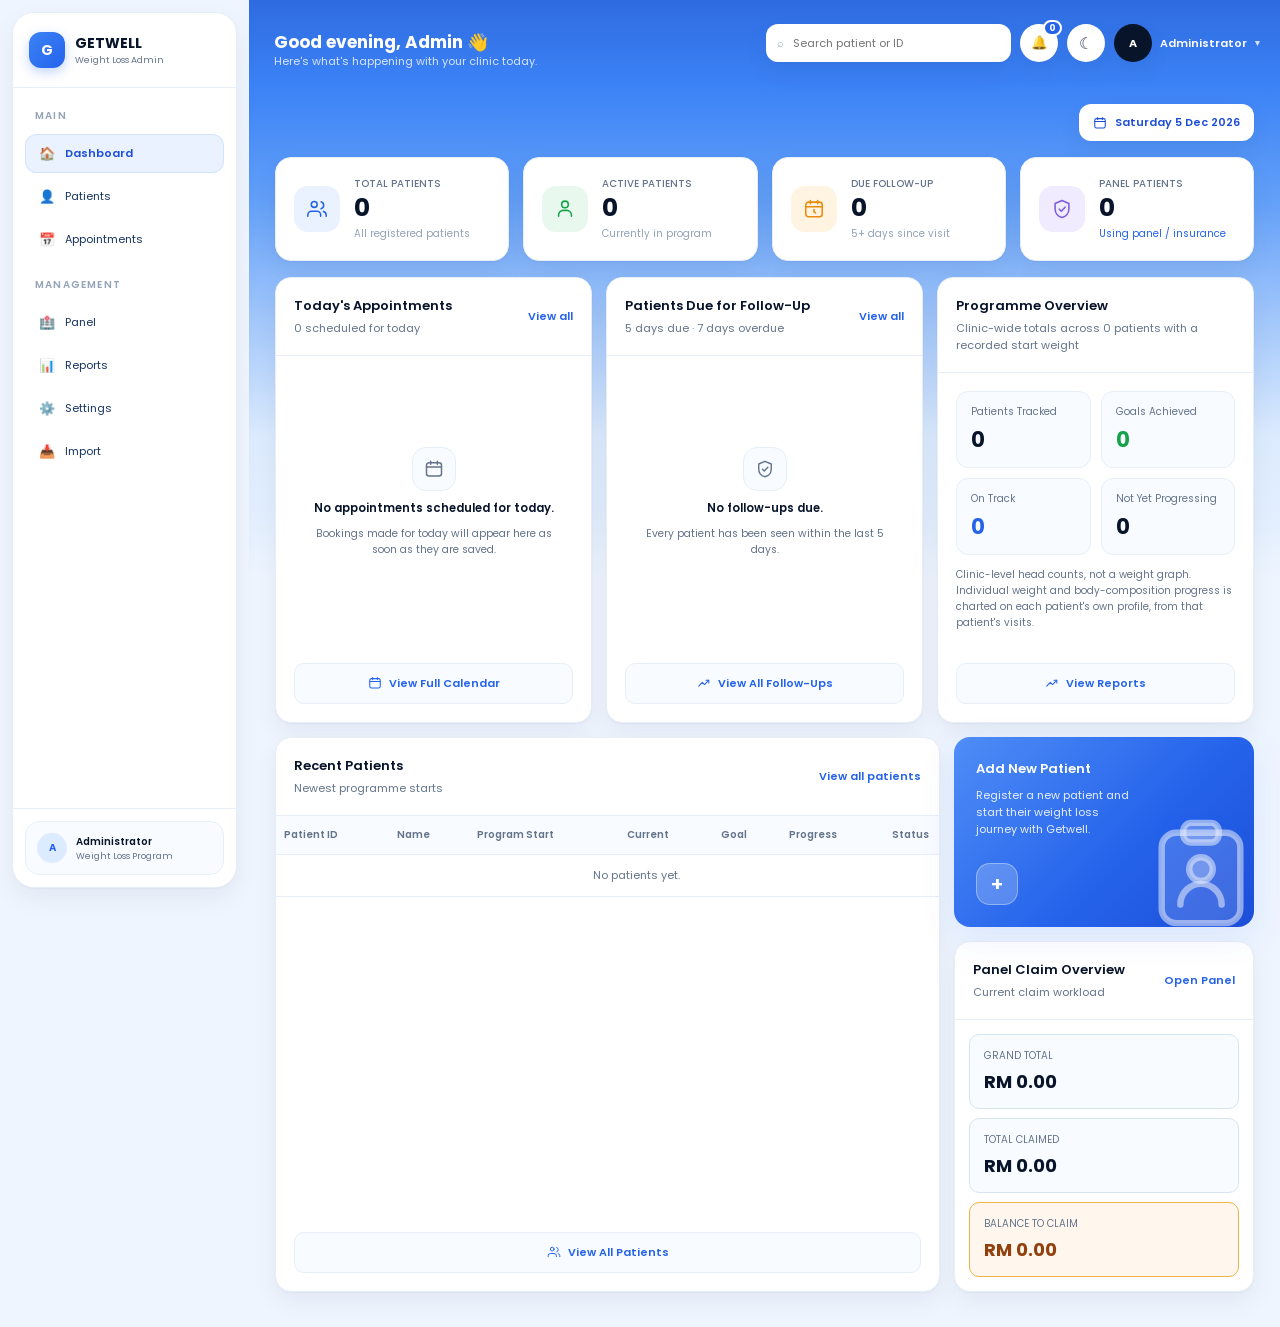
==== index.html @ c2ed960a "Add files via upload" ====
<!doctype html><html lang="en"><head><meta charset="utf-8"><meta name="viewport" content="width=device-width, initial-scale=1, viewport-fit=cover"><title>Dashboard | Getwell</title><link rel="stylesheet" href="styles.css?v=20260906-arboleaf-pdf-1"><script src="app.js?v=20260906-arboleaf-pdf-1"></script></head><body><div id="root"></div><script>

/* =========================================================
   GETWELL DASHBOARD

   Layout follows the approved design. Every number on this
   page is read from the existing store — patients, visits,
   appointments and claims — and every Settings toggle that
   controlled this page before still controls it now.
========================================================= */

/*
  DASHBOARD STATE

  These used to be top-level `const`s computed once while the
  page parsed, which meant the only way to show fresher numbers
  was to reload the whole document -- and a reload is exactly
  what was closing modals mid-edit. They are re-computed by
  loadDashboardData() instead, so a background sync can refresh
  the dashboard in place.
*/
let ds, ps, al, followUpConfig, panelPatients, panelGrand, panelClaimed, todayKey;

function loadDashboardData(){
  ds = getwellDashboardSettings();
  ps = store().patients || [];
  al = alerts();
  followUpConfig = getwellFollowUpSettings();

  panelPatients = ps.filter(patientUsesPanel);
  panelGrand = 0;
  panelClaimed = 0;
  panelPatients.forEach(patient => {
    const f = finance(patient);
    panelGrand += f.grand;
    panelClaimed += f.claimed;
  });

  /* Local calendar day; toISOString() reported yesterday before 8am in GMT+8. */
  todayKey = getwellTodayKey();
}

loadDashboardData();


/* ---------------------------------------------------------
   ICONS
--------------------------------------------------------- */

const ICONS = {
  people:`<svg viewBox="0 0 24 24" fill="none" stroke="currentColor" stroke-width="1.7" stroke-linecap="round" stroke-linejoin="round"><path d="M16 20v-1.5a4 4 0 0 0-4-4H6a4 4 0 0 0-4 4V20"/><circle cx="9" cy="7" r="3.2"/><path d="M22 20v-1.5a4 4 0 0 0-3-3.87"/><path d="M16.5 4.2a4 4 0 0 1 0 7.6"/></svg>`,
  person:`<svg viewBox="0 0 24 24" fill="none" stroke="currentColor" stroke-width="1.7" stroke-linecap="round" stroke-linejoin="round"><path d="M19 20v-1.5a5 5 0 0 0-5-5h-4a5 5 0 0 0-5 5V20"/><circle cx="12" cy="7" r="3.6"/></svg>`,
  clock:`<svg viewBox="0 0 24 24" fill="none" stroke="currentColor" stroke-width="1.7" stroke-linecap="round" stroke-linejoin="round"><rect x="3" y="4.5" width="18" height="16" rx="3"/><path d="M3 9.5h18M8 2.8v3.4M16 2.8v3.4"/><path d="M12 12.6v2.6l1.8 1.1"/></svg>`,
  shield:`<svg viewBox="0 0 24 24" fill="none" stroke="currentColor" stroke-width="1.7" stroke-linecap="round" stroke-linejoin="round"><path d="M12 2.8 4.5 6v6c0 4.4 3.1 8.2 7.5 9.3 4.4-1.1 7.5-4.9 7.5-9.3V6Z"/><path d="m9 12.2 2.2 2.2L15.4 10"/></svg>`,
  calendar:`<svg viewBox="0 0 24 24" fill="none" stroke="currentColor" stroke-width="1.8" stroke-linecap="round" stroke-linejoin="round"><rect x="3" y="4.5" width="18" height="16" rx="3"/><path d="M3 9.5h18M8 2.8v3.4M16 2.8v3.4"/></svg>`,
  chart:`<svg viewBox="0 0 24 24" fill="none" stroke="currentColor" stroke-width="1.8" stroke-linecap="round" stroke-linejoin="round"><path d="M3 17.5 9 11l4 3.6 7.2-7.4"/><path d="M15.4 7.2h4.8V12"/></svg>`,
  clipboard:`<svg viewBox="0 0 24 24" fill="none" stroke="rgba(255,255,255,.55)" stroke-width="1.3" stroke-linecap="round" stroke-linejoin="round"><rect x="4" y="3.6" width="16" height="18.4" rx="3" fill="rgba(255,255,255,.16)"/><rect x="8.4" y="1.6" width="7.2" height="4" rx="1.6" fill="rgba(255,255,255,.30)"/><circle cx="12" cy="11" r="2.4" fill="rgba(255,255,255,.30)"/><path d="M7.8 18.2a4.2 4.2 0 0 1 8.4 0"/></svg>`
};

const kpiIcon = (name, tone) =>
  `<div class="kpi-icon ${tone}">${ICONS[name]}</div>`;


/*
  EMPTY STATES

  A card whose list is empty used to render a single line of
  grey text, which left the rest of a stretched card looking
  broken. This fills the card's content area with a centred
  icon, a heading and one line of context, so "nothing to do
  today" reads as a deliberate state rather than a failure to
  load.
*/
const dashEmpty = (icon, title, note) => `
  <div class="dash-empty">
    <div class="dash-empty-icon">${ICONS[icon]}</div>
    <div class="dash-empty-title">${title}</div>
    <div class="dash-empty-note">${note}</div>
  </div>`;


/* ---------------------------------------------------------
   KPI CARDS
   All four sit in one grid track each, so they are exactly
   the same width and stretch to the same height.
--------------------------------------------------------- */

function buildKpiCards(){
const newThisMonth = ps.filter(p => String(p.startDate || "").slice(0,7) === todayKey.slice(0,7)).length;
const activeCount = ps.filter(p => p.status === "Active").length;
const overdueCount = al.filter(a => a.level === "overdue").length;

return [
  ds.showTotalPatients !== false ? `
    <div class="kpi">
      ${kpiIcon("people","")}
      <div class="kpi-main">
        <div class="kpi-label">TOTAL PATIENTS</div>
        <div class="kpi-value">${ps.length}</div>
        <div class="kpi-sub${newThisMonth ? " up" : ""}">${newThisMonth ? "↑ " + newThisMonth + " new this month" : "All registered patients"}</div>
      </div>
    </div>` : "",

  ds.showActivePatients !== false ? `
    <div class="kpi">
      ${kpiIcon("person","green")}
      <div class="kpi-main">
        <div class="kpi-label">ACTIVE PATIENTS</div>
        <div class="kpi-value">${activeCount}</div>
        <div class="kpi-sub">Currently in program</div>
      </div>
    </div>` : "",

  ds.showDueFollowUp !== false ? `
    <div class="kpi">
      ${kpiIcon("clock","amber")}
      <div class="kpi-main">
        <div class="kpi-label">DUE FOLLOW-UP</div>
        <div class="kpi-value">${al.length}</div>
        <div class="kpi-sub${overdueCount ? " warn" : ""}">${overdueCount ? "● Requires attention" : followUpConfig.dueAfterDays + "+ days since visit"}</div>
      </div>
    </div>` : "",

  ds.showPanelPatients !== false ? `
    <div class="kpi">
      ${kpiIcon("shield","violet")}
      <div class="kpi-main">
        <div class="kpi-label">PANEL PATIENTS</div>
        <div class="kpi-value">${panelPatients.length}</div>
        <div class="kpi-sub link">Using panel / insurance</div>
      </div>
    </div>` : ""
].join("");
}


/* ---------------------------------------------------------
   TODAY'S APPOINTMENTS
--------------------------------------------------------- */

function todaysAppointments(){
  const rows = [];

  ps.forEach(patient => {
    (patient.appointments || []).forEach(appointment => {
      if(!appointment || appointment.date !== todayKey) return;
      rows.push({
        time: appointment.time || "",
        status: appointment.status || "Upcoming",
        type: appointment.type || "Appointment",
        patient
      });
    });
  });

  return rows.sort((a,b) => (a.time || "99:99").localeCompare(b.time || "99:99"));
}

function formatTime(value){
  const match = String(value || "").match(/^(\d{1,2}):(\d{2})/);
  if(!match) return "—";

  let hour = Number(match[1]);
  const suffix = hour >= 12 ? "PM" : "AM";
  hour = hour % 12 || 12;

  return `${String(hour).padStart(2,"0")}:${match[2]} ${suffix}`;
}

function buildAppointmentsCard(){
const appointmentsToday = todaysAppointments();

return getwellFeatureEnabled("appointments") ? `
  <div class="card dash-card">
    <div class="card-head">
      <div><h2>Today's Appointments</h2><p>${appointmentsToday.length} scheduled for today</p></div>
      <a class="card-link" href="appointments.html">View all</a>
    </div>

    <div class="dash-card-body">
      ${appointmentsToday.slice(0,6).map(row => `
        <div class="row" role="button" tabindex="0"
             onclick="location.href='patient-profile.html?patient=${encodeURIComponent(row.patient.id)}'"
             onkeydown="if(event.key==='Enter'){location.href='patient-profile.html?patient=${encodeURIComponent(row.patient.id)}'}">
          <span class="slot-time">${formatTime(row.time)}</span>
          <div class="row-main">
            <div class="row-title">${escapeHtml(row.patient.name || row.patient.id)}</div>
            <div class="row-sub">${escapeHtml(row.patient.id)} · ${escapeHtml(row.type)}</div>
          </div>
          <span class="badge ${row.status === "Completed" ? "green" : row.status === "No Show" ? "red" : row.status === "Cancelled" ? "gray" : "blue"}">${escapeHtml(row.status)}</span>
        </div>
      `).join("") || dashEmpty(
        "calendar",
        "No appointments scheduled for today.",
        "Bookings made for today will appear here as soon as they are saved."
      )}
    </div>

    <a class="card-foot-link" href="appointments.html">${ICONS.calendar} View Full Calendar</a>
  </div>
` : "";
}


/* ---------------------------------------------------------
   PATIENTS DUE FOR FOLLOW-UP
   Uses the existing alerts() calculation unchanged.
--------------------------------------------------------- */

function overdueLabel(alert){
  const over = alert.days - followUpConfig.dueAfterDays;
  if(over <= 0) return "Due today";
  return over + (over === 1 ? " day overdue" : " days overdue");
}

function buildFollowUpCard(){
return ds.showAttention !== false ? `
  <div class="card dash-card">
    <div class="card-head">
      <div><h2>Patients Due for Follow-Up</h2><p>${al.length ? al.length + " due · " : ""}${followUpConfig.dueAfterDays} days due · ${followUpConfig.overdueAfterDays} days overdue</p></div>
      <a class="card-link" href="patients.html">View all</a>
    </div>

    <div class="dash-card-body">
      ${al.slice(0,6).map(alert => {
        const patient = getPatient(alert.id) || {id:alert.id, name:alert.name};
        return `
        <div class="row" role="button" tabindex="0"
             onclick="location.href='patient-profile.html?patient=${encodeURIComponent(alert.id)}'"
             onkeydown="if(event.key==='Enter'){location.href='patient-profile.html?patient=${encodeURIComponent(alert.id)}'}">
          <span class="avatar-small">${getwellPatientAvatar(patient)}</span>
          <div class="row-main">
            <div class="row-title">${escapeHtml(alert.name || alert.id)}</div>
            <div class="row-sub">${escapeHtml(alert.id)} · Last visit: ${alert.days} days ago</div>
          </div>
          <span class="follow-flag ${alert.level}">${escapeHtml(overdueLabel(alert))}</span>
        </div>`;
      }).join("") || dashEmpty(
        "shield",
        "No follow-ups due.",
        `Every patient has been seen within the last ${followUpConfig.dueAfterDays} days.`
      )}
    </div>

    <a class="card-foot-link" href="patients.html">${ICONS.chart} View All Follow-Ups</a>
  </div>
` : "";
}


/* ---------------------------------------------------------
   PROGRAMME OVERVIEW  (clinic-level counts only)

   The weight-change chart that used to live here has been
   removed on purpose. It averaged the weight change of every
   patient in the clinic into a single line, which looks like
   one patient's weight journey but is not one.

   The real progress chart now lives where it belongs: on the
   patient's own profile, built only from that patient's own
   visits (patient-profile.html -> "Weight Progress").

   What is left here is a plain head count. Every number below
   counts patients, never kilograms, so it cannot be misread
   as somebody's weight curve.
--------------------------------------------------------- */

function programmeCardHtml(){
  /* getwellProgrammeOverview() is unchanged in app.js; only its
     goal/on-track counts are used now. The averaged series it
     also returns is deliberately not rendered anywhere. */
  const data = getwellProgrammeOverview("all");

  const tracked = data.patients;
  const needsAttention = Math.max(0, tracked - data.goalsAchieved - data.onTrack);

  return `
    <div class="card-head">
      <div>
        <h2>Programme Overview</h2>
        <p>Clinic-wide totals across ${tracked} patient${tracked === 1 ? "" : "s"} with a recorded start weight</p>
      </div>
    </div>

    <div class="card-body">
      <div class="prog-summary-grid">
        <div class="prog-tile">
          <div class="label">Patients Tracked</div>
          <div class="value">${tracked}</div>
        </div>
        <div class="prog-tile">
          <div class="label">Goals Achieved</div>
          <div class="value good">${data.goalsAchieved}</div>
        </div>
        <div class="prog-tile">
          <div class="label">On Track</div>
          <div class="value info">${data.onTrack}</div>
        </div>
        <div class="prog-tile">
          <div class="label">Not Yet Progressing</div>
          <div class="value">${needsAttention}</div>
        </div>
      </div>

      <p class="prog-explainer">
        Clinic-level head counts, not a weight graph. Individual
        weight and body-composition progress is charted on each
        patient's own profile, from that patient's visits.
      </p>
    </div>

    ${getwellFeatureEnabled("reports") ? `<a class="card-foot-link" href="reports.html">${ICONS.chart} View Reports</a>` : ""}
  `;
}

function renderProgramme(){
  const card = document.getElementById("progCard");
  if(card) card.innerHTML = programmeCardHtml();
}


/* ---------------------------------------------------------
   RECENT PATIENTS
--------------------------------------------------------- */

function progressPercent(patient){
  const start = Number(patient.startingWeight) || 0;
  const goal = Number(patient.goalWeight) || 0;
  const current = Number(patient.currentWeight) || start;

  if(!start || !goal || start <= goal) return null;

  const percent = ((start - current) / (start - goal)) * 100;
  return Math.max(0, Math.min(100, Math.round(percent)));
}

function buildRecentCard(){
/* Seven rather than six: the bottom row now stretches to the
   height of the CTA + Panel column beside it, and one more row
   of real patients is a better use of that space than another
   centimetre of white. */
const recentPatients = ps.slice().sort((a,b) =>
  String(b.startDate || "").localeCompare(String(a.startDate || ""))
).slice(0,7);

return getwellFeatureEnabled("patients") ? `
  <div class="card dash-card">
    <div class="card-head">
      <div><h2>Recent Patients</h2><p>Newest programme starts</p></div>
      <a class="card-link" href="patients.html">View all patients</a>
    </div>

    <div class="table-wrap">
      <table class="table compact">
        <thead>
          <tr>
            <th>Patient ID</th><th>Name</th><th>Program Start</th>
            <th>Current</th><th>Goal</th><th>Progress</th><th>Status</th><th></th>
          </tr>
        </thead>
        <tbody>
          ${recentPatients.map(patient => {
            const percent = progressPercent(patient);
            return `
            <tr>
              <td>${escapeHtml(patient.id || "")}</td>
              <td>
                <div class="cell-patient">
                  <span class="avatar-small">${getwellPatientAvatar(patient)}</span>
                  <span class="cell-patient-text"><strong>${escapeHtml(patient.name || "")}</strong></span>
                </div>
              </td>
              <td>${escapeHtml(patient.startDate || "—")}</td>
              <td>${escapeHtml(String(patient.currentWeight || "—"))} kg</td>
              <td>${escapeHtml(String(patient.goalWeight || "—"))} kg</td>
              <td>
                ${percent === null ? "—" : `
                  <div class="progress-cell">
                    <span class="progress-track"><span class="progress-fill" style="width:${percent}%"></span></span>
                    <span class="progress-value">${percent}%</span>
                  </div>`}
              </td>
              <td><span class="badge ${patient.status === "Active" ? "green" : "gray"}">${escapeHtml(patient.status || "")}</span></td>
              <td><a class="secondary" style="padding:7px 9px" href="patient-profile.html?patient=${encodeURIComponent(patient.id || "")}">Open →</a></td>
            </tr>`;
          }).join("") || `<tr><td colspan="8" class="notif-empty">No patients yet.</td></tr>`}
        </tbody>
      </table>
    </div>

    <a class="card-foot-link" href="patients.html">${ICONS.people} View All Patients</a>
  </div>
` : "";
}


/* ---------------------------------------------------------
   ADD NEW PATIENT + PANEL CLAIM OVERVIEW
--------------------------------------------------------- */

function buildCtaCard(){
return getwellFeatureEnabled("patients") ? `
  <a class="cta-card" href="patients.html?add=1">
    <h2>Add New Patient</h2>
    <p>Register a new patient and start their weight loss journey with Getwell.</p>
    <div class="cta-plus" aria-hidden="true">+</div>
    <div class="cta-art" aria-hidden="true">${ICONS.clipboard}</div>
  </a>
` : "";
}

function buildPanelCard(){
return (ds.showPanelClaimOverview !== false && getwellFeatureEnabled("panel")) ? `
  <div class="card">
    <div class="card-head">
      <div><h2>Panel Claim Overview</h2><p>Current claim workload</p></div>
      <a class="card-link" href="panel.html">Open Panel</a>
    </div>
    <div class="card-body">
      <div class="finance-grid finance-stack">
        <div class="finance-card"><div class="label">GRAND TOTAL</div><div class="value">${money(panelGrand)}</div></div>
        <div class="finance-card"><div class="label">TOTAL CLAIMED</div><div class="value">${money(panelClaimed)}</div></div>
        <div class="finance-card balance"><div class="label">BALANCE TO CLAIM</div><div class="value">${money(Math.max(0, panelGrand - panelClaimed))}</div></div>
      </div>
    </div>
  </div>
` : "";
}


/* ---------------------------------------------------------
   RENDER
--------------------------------------------------------- */

function renderDashboardPage(){
  const dateLabel = new Date().toLocaleDateString("en-GB", {
    weekday:"long", day:"numeric", month:"short", year:"numeric"
  });

  const kpiCards = buildKpiCards();

  document.getElementById("root").innerHTML = shell("Dashboard","dashboard",`

  <div class="date-row">
    <span class="date-pill">${ICONS.calendar}${escapeHtml(dateLabel)}</span>
  </div>

  ${kpiCards ? `<div class="kpi-grid">${kpiCards}</div>` : ""}

  <div class="dash-grid">
    ${buildAppointmentsCard()}
    ${buildFollowUpCard()}
    <div class="card prog-card dash-card" id="progCard"></div>
  </div>

  <div class="dash-grid-2">
    ${buildRecentCard()}
    <div class="dash-side">
      ${buildCtaCard()}
      ${buildPanelCard()}
    </div>
  </div>
`);

  renderProgramme();
  renderNotifications();
}

renderDashboardPage();


/* =========================================================
   BACKGROUND SYNC -> IN-PLACE REFRESH

   Google Sheets synchronisation no longer reloads the
   document. It writes the merged data and fires
   "getwell:data-updated"; the dashboard recomputes its numbers
   and redraws itself here.

   The Programme Overview period selector was removed along
   with the averaged weight chart, so there is no longer any
   selection to preserve across a background sync.
========================================================= */

getwellOnDataUpdated(() => {
  loadDashboardData();
  renderDashboardPage();
});

getwellOnSettingsUpdated(() => {
  loadDashboardData();
  renderDashboardPage();
});

</script></body></html>
---- styles.css ----
@import url('https://fonts.googleapis.com/css2?family=Poppins:wght@400;500;600;700&display=swap');
:root{--navy:#08142A;--blue:#2563EB;--page:#EEF5FF;--card:#FFF;--surface:#F8FBFF;--border:#D9E4F2;--border-light:#E8EEF7;--muted:#64748B;--green:#16A34A;--orange:#F59E0B;--red:#DC2626;--shadow:0 8px 28px rgba(15,23,42,.06)}
*{box-sizing:border-box}html,body{margin:0;padding:0;min-height:100%;font-family:Poppins,Arial,sans-serif;background:var(--page);color:var(--navy);font-size:11px}body{overflow-x:hidden}button,input,select,textarea{font-family:inherit}button{cursor:pointer}a{text-decoration:none;color:inherit}
.app{min-height:100vh}.main{margin-left:225px;min-height:100vh}
.sidebar{position:fixed;left:0;top:0;bottom:0;width:225px;background:#F7FAFF;border-right:1px solid var(--border);display:flex;flex-direction:column;z-index:20}.brand{cursor:pointer;color:inherit;text-decoration:none;height:75px;padding:18px 16px;border-bottom:1px solid var(--border);display:flex;align-items:center;gap:10px}.brand-mark{width:36px;height:36px;border-radius:10px;background:linear-gradient(135deg,#3B82F6,#2563EB);color:#fff;display:grid;place-items:center;font-weight:700;font-size:14px}.brand-name{font-size:14px;font-weight:700}.brand-sub{font-size:9px;color:var(--muted)}.nav{padding:20px 12px}.nav-label{font-size:10px;color:#94A3B8;letter-spacing:.12em;font-weight:600;margin:0 10px 10px}.nav a{display:flex;gap:10px;align-items:center;padding:11px 12px;border-radius:10px;font-size:11px;color:#17345F;margin:4px 0}.nav a:hover{background:#EAF2FF;color:#1759D6}.nav a.active{background:#DDEBFF;color:#1759D6;font-weight:600}.sidebar-user{margin-top:auto;padding:12px;border-top:1px solid var(--border)}.user-card{padding:11px;border:1px solid var(--border);border-radius:11px;background:#fff;display:flex;gap:9px;align-items:center}.user-dot{width:30px;height:30px;border-radius:50%;background:#DCEBFF;color:#2563EB;display:grid;place-items:center;font-size:10px;font-weight:700}.user-name{font-size:10px;font-weight:600}.user-role{font-size:9px;color:var(--muted)}
.topbar{height:86px;background:#fff;border-bottom:1px solid var(--border);display:flex;align-items:center;justify-content:space-between;padding:0 18px 0 25px;position:sticky;top:0;z-index:15}.topbar-right{display:flex;align-items:center;gap:9px}.page-title{font-size:17px;font-weight:700;line-height:1.2;display:flex;align-items:center}.page-subtitle{font-size:11px;color:var(--muted)}.search-box{width:245px;height:36px;border:1px solid var(--border);border-radius:9px;background:#fff;display:flex;align-items:center;gap:7px;padding:0 11px}.search-box span{color:#94A3B8}.search-box input{border:0;outline:0;width:100%;background:transparent;font-size:11px;color:var(--navy)}.icon-button,.theme-toggle{width:36px;height:36px;border:1px solid var(--border);border-radius:9px;background:#fff;display:grid;place-items:center;color:#334155}.user-avatar{width:36px;height:36px;border-radius:50%;background:var(--navy);color:#fff;display:grid;place-items:center;font-size:10px;font-weight:600}.theme-toggle{font-size:16px}.content{padding:18px 26px 35px}.page-head{display:flex;justify-content:space-between;align-items:flex-start;margin-bottom:16px}.page-head h1{font-size:21px;margin:0 0 4px}.page-head p{font-size:11px;color:var(--muted);margin:0}.primary,.secondary{border-radius:9px;padding:10px 13px;font-size:11px;font-weight:600;border:1px solid transparent}.primary{background:var(--blue);color:#fff}.secondary{background:#fff;border-color:var(--border);color:#1D4ED8}.card{background:var(--card);border:1px solid var(--border);border-radius:12px;box-shadow:var(--shadow)}.card-head{padding:18px;border-bottom:1px solid var(--border);display:flex;justify-content:space-between;gap:12px;align-items:flex-start}.card-head h2{margin:0;font-size:13px}.card-head p{margin:4px 0 0;font-size:11px;color:var(--muted)}.card-body{padding:18px}
.kpi-grid{display:grid;grid-template-columns:repeat(4,1fr);gap:12px;margin-bottom:16px}.kpi{padding:16px;border:1px solid var(--border);background:#fff;border-radius:12px;box-shadow:var(--shadow)}.kpi-label{font-size:10px;color:#64748B;font-weight:500}.kpi-value{font-size:25px;font-weight:700;margin-top:8px}.kpi-sub{font-size:10px;color:#94A3B8;margin-top:3px}
.row{display:flex;align-items:center;gap:12px;padding:13px 16px;border-bottom:1px solid var(--border-light)}.row:last-child{border-bottom:0}.row-main{flex:1}.row-title{font-size:11px;font-weight:600}.row-sub{font-size:10.5px;line-height:16px;color:var(--muted);margin-top:3px}.avatar-small{width:34px;height:34px;border-radius:9px;background:#E7F0FF;color:#2563EB;display:grid;place-items:center;font-size:10px;font-weight:600}
.table-wrap{overflow:auto}.table{width:100%;border-collapse:collapse;min-width:760px}.table th{background:#F8FBFF;color:#64748B;font-size:10px;font-weight:600;text-align:left;padding:11px;border-bottom:1px solid var(--border)}.table td{font-size:11px;padding:12px 11px;border-bottom:1px solid var(--border)}.table tr:hover td{background:#FAFCFF}
.badge{display:inline-flex;align-items:center;gap:5px;border-radius:999px;padding:4px 8px;font-size:10px;font-weight:600}.badge.green{background:#ECFDF5;color:#15803D}.badge.gray{background:#F1F5F9;color:#475569}.badge.blue{background:#E8F2FF;color:#1D4ED8}.badge.orange{background:#FFF7ED;color:#C2410C}.badge.red{background:#FEF2F2;color:#B91C1C}.panel-chip{display:inline-flex;align-items:center;padding:5px 9px;border-radius:999px;background:#E8F2FF;border:1px solid #C7DFFF;color:#1D4ED8;font-size:10px;font-weight:600}
.patient-hero{display:flex;justify-content:space-between;align-items:center;gap:20px;padding:18px 20px;background:#fff;border:1px solid var(--border);border-radius:12px;box-shadow:var(--shadow);margin-bottom:14px}.patient-main{display:flex;align-items:center;gap:14px}.patient-avatar{width:60px;height:60px;border-radius:14px;background:#DDEBFF;color:#2563EB;display:grid;place-items:center;font-weight:700;font-size:16px}.patient-heading h1{font-size:19px;margin:0 0 5px}.meta{display:flex;align-items:center;gap:7px;flex-wrap:wrap;font-size:10px;color:var(--muted)}.hero-details{display:flex;gap:25px}.hero-detail{display:flex;flex-direction:column;align-items:flex-end}.hero-label{font-size:10px;color:#94A3B8}.hero-value{font-size:10px;font-weight:600}
.patient-tabs{display:flex;gap:20px;background:#fff;border:1px solid var(--border);border-radius:12px;padding:0 16px;margin:15px 0;overflow:auto}.patient-tabs button{border:0;background:transparent;padding:15px 5px 12px;font-size:10px;color:#355277;border-bottom:2px solid transparent;white-space:nowrap}.patient-tabs button.active{color:#1D4ED8;border-bottom-color:#2563EB;font-weight:600}
.finance-grid{display:grid;grid-template-columns:repeat(3,1fr);gap:10px}.finance-card{padding:16px;border:1px solid var(--border);border-radius:10px;background:#F8FBFF}.finance-card .label{font-size:10px;color:#64748B}.finance-card .value{font-size:21px;font-weight:700;margin-top:6px}.balance{background:#FFF7ED;border-color:#F2B24A}.balance .value{color:#92400E}.breakdown{display:grid;grid-template-columns:repeat(5,minmax(0,1fr));gap:9px;margin-top:10px}.break{padding:12px;border:1px solid var(--border);border-radius:9px}.break span{font-size:10px;color:var(--muted)}.break strong{display:block;font-size:11px;margin-top:4px}
.form-grid{display:grid;grid-template-columns:1fr 1fr;gap:10px}.form-group label{display:block;font-size:10px;color:#475569;margin-bottom:5px}.form-group input,.form-group select,.form-group textarea{width:100%;border:1px solid var(--border);border-radius:8px;background:#fff;height:36px;padding:0 9px;font-size:11px;outline:0;color:var(--navy)}.form-group textarea{height:88px;padding:8px;resize:vertical}.full{grid-column:1/-1}.claim-grid{display:grid;grid-template-columns:repeat(2,1fr);gap:10px}.claim-input{width:100%;height:35px;border:1px solid var(--border);border-radius:8px;padding:0 8px;font-size:11px;background:#fff;color:var(--navy);outline:0}
.visit-section-title{font-size:12px;font-weight:600;color:var(--navy);margin:14px 0 10px;padding-bottom:7px;border-bottom:1px solid var(--border)}
.modal-wrap{position:fixed;inset:0;background:rgba(15,23,42,.48);display:none;align-items:center;justify-content:center;z-index:60;padding:20px}.modal-wrap.show{display:flex}.modal{width:min(760px,96vw);max-height:92vh;overflow:auto;background:#fff;border-radius:13px;box-shadow:0 30px 80px rgba(15,23,42,.20)}.modal-head{padding:16px 18px;border-bottom:1px solid var(--border);display:flex;justify-content:space-between;align-items:center}.modal-head h2{margin:0;font-size:14px}.modal-head p{margin:4px 0 0;font-size:10px;color:var(--muted)}.modal-close{border:1px solid var(--border);background:#fff;width:31px;height:31px;border-radius:8px;font-size:18px;color:#475569}.modal-body{padding:18px}.modal-foot{padding:13px 18px;border-top:1px solid var(--border);display:flex;justify-content:flex-end;gap:8px}
.global-notification-wrap{position:relative}.notification-count{position:absolute;top:-4px;right:-4px;min-width:16px;height:16px;padding:0 4px;border-radius:999px;background:#2563EB;color:#fff;border:2px solid #fff;font-size:9px;font-weight:700;display:flex;align-items:center;justify-content:center}.global-notification-panel{position:absolute;top:44px;right:0;width:360px;max-width:calc(100vw - 20px);background:#fff;border:1px solid var(--border);border-radius:12px;box-shadow:0 18px 50px rgba(15,23,42,.14);overflow:hidden;z-index:99}.notif-head{padding:14px;background:#F8FBFF;border-bottom:1px solid var(--border)}.notif-head strong{font-size:11px}.notif-head span{font-size:10px;color:var(--muted);display:block;margin-top:3px}.notif-item{display:flex;gap:9px;padding:13px 14px;border-bottom:1px solid var(--border-light);cursor:pointer}.notif-item:hover{background:#F8FBFF}.notif-dot{width:8px;height:8px;border-radius:50%;margin-top:5px;flex:0 0 auto}.notif-dot.warning{background:#F59E0B}.notif-dot.overdue{background:#DC2626}.notif-name{font-size:11px;font-weight:600}.notif-text{font-size:10px;line-height:16px;color:var(--muted);margin-top:2px}.notif-empty{padding:22px;text-align:center;font-size:10px;color:var(--muted)}
html[data-theme="dark"]{color-scheme:dark;--page:#080D19;--card:#151E30;--surface:#1B263A;--navy:#F8FAFC;--border:#334155;--border-light:#26344A;--muted:#B8C4D4;--shadow:0 10px 35px rgba(0,0,0,.20)}html[data-theme="dark"] body{background:#080D19;color:#F8FAFC}html[data-theme="dark"] .sidebar{background:#0D1424;border-color:#334155}html[data-theme="dark"] .brand{border-color:#334155}html[data-theme="dark"] .brand-name{color:#F8FAFC}html[data-theme="dark"] .brand-sub,html[data-theme="dark"] .nav-label{color:#A8B3C2}html[data-theme="dark"] .nav a{color:#D4DCE7}html[data-theme="dark"] .nav a:hover,html[data-theme="dark"] .nav a.active{background:#16345A;color:#60A5FA}html[data-theme="dark"] .user-card{background:#151E30;border-color:#334155}html[data-theme="dark"] .user-name{color:#F8FAFC}html[data-theme="dark"] .user-role{color:#A8B3C2}html[data-theme="dark"] .topbar{background:#0D1424;border-color:#334155}html[data-theme="dark"] .page-title{color:#F8FAFC}html[data-theme="dark"] .page-subtitle{color:#A8B3C2}html[data-theme="dark"] .search-box,html[data-theme="dark"] .icon-button,html[data-theme="dark"] .theme-toggle{background:#101827;border-color:#3B4A61;color:#E2E8F0}html[data-theme="dark"] .search-box input{color:#F8FAFC}html[data-theme="dark"] .user-avatar{background:#F8FAFC;color:#0D1424}
html[data-theme="dark"] .card,html[data-theme="dark"] .kpi,html[data-theme="dark"] .patient-hero{background:#151E30;border-color:#334155;box-shadow:0 10px 35px rgba(0,0,0,.16)}html[data-theme="dark"] .card-head{border-color:#334155}html[data-theme="dark"] .card-head h2,html[data-theme="dark"] .row-title,html[data-theme="dark"] .patient-heading h1{color:#F8FAFC}html[data-theme="dark"] .card-head p,html[data-theme="dark"] .row-sub,html[data-theme="dark"] .meta{color:#B8C4D4}html[data-theme="dark"] .kpi{background:#151E30}html[data-theme="dark"] .kpi-label{color:#CBD5E1}html[data-theme="dark"] .kpi-value{color:#F8FAFC}html[data-theme="dark"] .kpi-sub{color:#A8B3C2}html[data-theme="dark"] .row{border-color:#26344A}html[data-theme="dark"] .row:hover,html[data-theme="dark"] .table tr:hover td{background:#202C42}html[data-theme="dark"] .table th{background:#1B263A;color:#CBD5E1;border-color:#334155}html[data-theme="dark"] .table td{color:#E2E8F0;border-color:#26344A}html[data-theme="dark"] .panel-chip{background:#15365C;border-color:#2F65A0;color:#93C5FD}html[data-theme="dark"] .badge.green{background:#102A1A;color:#86EFAC}html[data-theme="dark"] .badge.gray{background:#26344A;color:#D1D9E4}html[data-theme="dark"] .badge.blue{background:#15365C;color:#93C5FD}html[data-theme="dark"] .badge.orange{background:#3A2915;color:#FDBA74}html[data-theme="dark"] .badge.red{background:#3A1515;color:#FCA5A5}html[data-theme="dark"] .finance-card{background:#1B263A;border-color:#3B4A61}html[data-theme="dark"] .finance-card .label{color:#CBD5E1}html[data-theme="dark"] .finance-card .value,html[data-theme="dark"] .break strong{color:#F8FAFC}html[data-theme="dark"] .balance{background:#302013;border-color:#9A6A22}html[data-theme="dark"] .balance .label{color:#FCD34D}html[data-theme="dark"] .balance .value{color:#FDBA74}html[data-theme="dark"] .break{border-color:#334155}html[data-theme="dark"] .break span{color:#B8C4D4}html[data-theme="dark"] .patient-tabs{background:#151E30;border-color:#334155}html[data-theme="dark"] .patient-tabs button{color:#CBD5E1}html[data-theme="dark"] .patient-tabs button.active{color:#60A5FA;border-bottom-color:#60A5FA}html[data-theme="dark"] .form-group label{color:#CBD5E1}html[data-theme="dark"] .form-group input,html[data-theme="dark"] .form-group select,html[data-theme="dark"] .form-group textarea,html[data-theme="dark"] .claim-input{background:#101827;border-color:#3B4A61;color:#F8FAFC}html[data-theme="dark"] .modal{background:#151E30;border-color:#334155}html[data-theme="dark"] .modal-head{border-color:#334155}html[data-theme="dark"] .modal-head h2{color:#F8FAFC}html[data-theme="dark"] .modal-head p{color:#B8C4D4}html[data-theme="dark"] .modal-foot{border-color:#334155}html[data-theme="dark"] .modal-close{background:#101827;border-color:#3B4A61;color:#CBD5E1}html[data-theme="dark"] .global-notification-panel{background:#151E30;border-color:#3B4A61}html[data-theme="dark"] .notif-head{background:#1B263A;border-color:#334155}html[data-theme="dark"] .notif-head strong,html[data-theme="dark"] .notif-name{color:#F8FAFC}html[data-theme="dark"] .notif-head span,html[data-theme="dark"] .notif-text,html[data-theme="dark"] .notif-empty{color:#B8C4D4}
/* =========================================================
   PATIENT ID FIELD  (Add Patient modal, #pId)

   Read-only and auto-generated. Light mode keeps the subtle
   off-white tint that distinguishes it from the editable
   fields. Dark mode matches the other inputs exactly, the
   same treatment #editPatientId already gets in the Edit
   Patient modal.

   Specificity does the work: an id selector outranks
   ".form-group input", so no !important is needed now that
   the inline style is gone.
========================================================= */
#pId{background:#F8FAFC;font-weight:600}
html[data-theme="dark"] #pId{background:#101827;color:#F8FAFC;border-color:#3B4A61;-webkit-text-fill-color:#F8FAFC;opacity:1}
#pId::placeholder{color:#94A3B8;opacity:1}
html[data-theme="dark"] #pId::placeholder{color:#94A3B8;opacity:1}
html[data-theme="dark"] #editPatientId{background:#101827 !important;color:#F8FAFC !important;border:1px solid #3B4A61 !important;-webkit-text-fill-color:#F8FAFC !important;opacity:1 !important}
html[data-theme="dark"] input[readonly],html[data-theme="dark"] input:disabled,html[data-theme="dark"] select:disabled{-webkit-text-fill-color:#F8FAFC !important;opacity:1}


/* =========================================================
   GETWELL FIXES — SEARCH / CHARGES / RESPONSIVE
========================================================= */

.search-box{
  position:relative;
}

.global-search-results{
  position:absolute;
  top:calc(100% + 8px);
  right:0;
  width:min(360px,calc(100vw - 28px));
  background:var(--card,#fff);
  border:1px solid var(--border,#e5e7eb);
  border-radius:12px;
  box-shadow:0 12px 28px rgba(15,23,42,.12);
  z-index:1000;
  overflow:hidden;
}

.global-search-result{
  width:100%;
  display:flex;
  flex-direction:column;
  gap:3px;
  padding:11px 13px;
  border:0;
  border-bottom:1px solid var(--border,#e5e7eb);
  background:transparent;
  text-align:left;
  cursor:pointer;
}

.global-search-result:hover{
  background:var(--soft,#f8fafc);
}

.global-search-result strong{
  font-size:13px;
}

.global-search-result span,
.global-search-empty{
  font-size:11px;
  color:var(--muted,#64748b);
}

.global-search-empty{
  padding:14px;
}

.charge-line .claim-input{
  min-width:0;
}

@media (max-width:760px){
  .charge-line{
    grid-template-columns:1fr !important;
  }
}


/* =========================================================
   ==  GETWELL 2026-08 UPDATE  ============================
   1. Administrator menu, profile, activity log, account
      settings and the logout lock screen.
   2. A single responsive system: off-canvas navigation,
      a header that fits a phone, forms and modals that
      behave on touch, and tables that scroll inside their
      own container instead of dragging the whole page
      sideways.
   The existing look is kept; only the layout adapts.
========================================================= */


/* ---------------------------------------------------------
   SETTINGS PAGE LAYOUT
   (the grid definition moved out of the inline style so a
    media query can override it on small screens)
--------------------------------------------------------- */

.settings-layout{
  grid-template-columns:210px minmax(0,1fr);
}


/* ---------------------------------------------------------
   BASE / OVERFLOW SAFETY
--------------------------------------------------------- */

html{
  -webkit-text-size-adjust:100%;
  text-size-adjust:100%;
}

html,body{
  max-width:100%;
}

body{
  overflow-x:hidden;
  overscroll-behavior-y:none;
}

img,video,canvas,svg{
  max-width:100%;
}

.app{
  min-height:100vh;
}

@supports(min-height:100dvh){
  .app{min-height:100dvh}
}

.main{
  min-width:0;
  max-width:100%;
}

.content{
  max-width:100%;
}

.card,
.kpi,
.patient-hero,
.finance-card,
.break{
  min-width:0;
}

/* Tables never widen the page: they scroll inside the card. */
.table-wrap{
  overflow-x:auto;
  overflow-y:hidden;
  max-width:100%;
  -webkit-overflow-scrolling:touch;
}


/* ---------------------------------------------------------
   HEADER LAYOUT
--------------------------------------------------------- */

.topbar{
  gap:10px;
}

.topbar-left{
  display:flex;
  align-items:center;
  gap:10px;
  min-width:0;
  flex:1 1 auto;
}

.topbar-titles{
  min-width:0;
}

.page-title,
.page-subtitle{
  white-space:nowrap;
  overflow:hidden;
  text-overflow:ellipsis;
}

.topbar-right{
  flex:0 0 auto;
}

.nav-toggle{
  display:none;
  width:38px;
  height:38px;
  flex:0 0 auto;
  border:1px solid var(--border);
  border-radius:9px;
  background:#fff;
  color:#334155;
  font-size:17px;
  line-height:1;
  place-items:center;
}

.search-toggle{
  display:none;
}

button.user-avatar{
  border:0;
  padding:0;
  overflow:hidden;
  flex:0 0 auto;
}

.user-avatar img,
.admin-menu-avatar img,
.user-dot img,
.profile-avatar img{
  width:100%;
  height:100%;
  object-fit:cover;
  display:block;
}

.notif-viewall{
  border:1px solid var(--border);
  background:#fff;
  color:#1D4ED8;
  border-radius:8px;
  padding:6px 9px;
  font-size:10px;
  font-weight:600;
}

.notif-head{
  display:flex;
  align-items:center;
  justify-content:space-between;
  gap:10px;
}

.notif-item-main{
  min-width:0;
  flex:1;
}

.notif-item.clickable{
  cursor:pointer;
}

.notif-icon{
  margin-right:4px;
}

.notif-dot.info{
  background:#2563EB;
}

.notif-group-head{
  padding:10px 14px;
  background:var(--surface);
  border-bottom:1px solid var(--border-light);
  font-size:10px;
  font-weight:700;
  letter-spacing:.08em;
  text-transform:uppercase;
  color:var(--muted);
}

.notif-group-head span{
  color:#2563EB;
}

.notif-group{
  border:1px solid var(--border);
  border-radius:10px;
  overflow:hidden;
  margin-bottom:12px;
}


/* ---------------------------------------------------------
   SIDEBAR
--------------------------------------------------------- */

.sidebar{
  overflow-y:auto;
  overscroll-behavior:contain;
}

.brand{
  position:relative;
}

.nav-icon{
  width:17px;
  flex:0 0 auto;
  text-align:center;
  font-size:13px;
  line-height:1;
}

.nav-text{
  min-width:0;
  overflow:hidden;
  text-overflow:ellipsis;
  white-space:nowrap;
}

.nav-label-spaced{
  margin-top:18px;
}

.sidebar-close{
  display:none;
  margin-left:auto;
  width:32px;
  height:32px;
  border:1px solid var(--border);
  border-radius:8px;
  background:#fff;
  color:#475569;
  font-size:18px;
  line-height:1;
  place-items:center;
}

button.user-card{
  width:100%;
  font-family:inherit;
  color:inherit;
  text-align:left;
  cursor:pointer;
}

.user-card-text{
  min-width:0;
}

.user-name,
.user-role{
  overflow:hidden;
  text-overflow:ellipsis;
  white-space:nowrap;
}

.nav-backdrop{
  display:none;
  position:fixed;
  inset:0;
  background:rgba(8,20,42,.45);
  z-index:19;
}


/* ---------------------------------------------------------
   ADMINISTRATOR MENU
--------------------------------------------------------- */

.admin-menu-wrap{
  position:relative;
  flex:0 0 auto;
}

.admin-menu{
  position:absolute;
  top:44px;
  right:0;
  width:238px;
  max-width:calc(100vw - 20px);
  background:#fff;
  border:1px solid var(--border);
  border-radius:12px;
  box-shadow:0 18px 50px rgba(15,23,42,.16);
  overflow:hidden;
  z-index:99;
  padding:6px;
}

.admin-menu-head{
  display:flex;
  align-items:center;
  gap:10px;
  padding:12px 10px;
  margin:-6px -6px 6px;
  background:var(--surface);
  border-bottom:1px solid var(--border-light);
}

.admin-menu-avatar{
  width:34px;
  height:34px;
  border-radius:50%;
  background:var(--navy);
  color:#fff;
  display:grid;
  place-items:center;
  font-size:11px;
  font-weight:700;
  overflow:hidden;
  flex:0 0 auto;
}

.admin-menu-id{
  min-width:0;
}

.admin-menu-name{
  font-size:11px;
  font-weight:700;
  overflow:hidden;
  text-overflow:ellipsis;
  white-space:nowrap;
}

.admin-menu-role{
  font-size:10px;
  color:var(--muted);
  overflow:hidden;
  text-overflow:ellipsis;
  white-space:nowrap;
}

.admin-menu-item{
  display:flex;
  align-items:center;
  gap:9px;
  width:100%;
  border:0;
  background:transparent;
  color:#17345F;
  font-family:inherit;
  font-size:11px;
  text-align:left;
  padding:11px 10px;
  border-radius:9px;
  min-height:40px;
}

.admin-menu-item:hover{
  background:#EAF2FF;
  color:#1759D6;
}

.admin-menu-item.danger{
  color:#B91C1C;
}

.admin-menu-item.danger:hover{
  background:#FEF2F2;
  color:#B91C1C;
}

.admin-menu-icon{
  width:16px;
  text-align:center;
  flex:0 0 auto;
}

.admin-menu-badge{
  margin-left:auto;
  min-width:18px;
  height:18px;
  padding:0 5px;
  border-radius:999px;
  background:#2563EB;
  color:#fff;
  font-size:9px;
  font-weight:700;
  display:inline-flex;
  align-items:center;
  justify-content:center;
}

.admin-menu-sep{
  height:1px;
  background:var(--border-light);
  margin:6px 4px;
}


/* ---------------------------------------------------------
   ADMIN MODAL CONTENT
--------------------------------------------------------- */

.admin-modal-wrap .modal.wide{
  width:min(900px,96vw);
}

.profile-head{
  display:flex;
  align-items:center;
  gap:14px;
  flex-wrap:wrap;
}

.profile-avatar{
  width:64px;
  height:64px;
  border-radius:16px;
  background:#DDEBFF;
  color:#2563EB;
  display:grid;
  place-items:center;
  font-size:18px;
  font-weight:700;
  overflow:hidden;
  flex:0 0 auto;
}

.profile-head-actions{
  display:flex;
  gap:8px;
  flex-wrap:wrap;
}

.file-button{
  display:inline-flex;
  align-items:center;
  cursor:pointer;
}

.hint{
  font-size:10.5px;
  line-height:17px;
  color:var(--muted);
  margin:0 0 10px;
}

.logout-text{
  font-size:12px;
  font-weight:600;
  margin:0 0 8px;
}

.switch-row{
  display:flex;
  align-items:center;
  gap:9px;
  padding:9px 10px;
  border:1px solid var(--border);
  border-radius:9px;
  margin-bottom:7px;
  font-size:11px;
  background:var(--surface);
  cursor:pointer;
  min-height:40px;
}

.switch-row input{
  width:16px;
  height:16px;
  flex:0 0 auto;
  accent-color:#2563EB;
}

.activity-filters{
  display:grid;
  grid-template-columns:repeat(3,minmax(0,1fr));
  gap:10px;
  margin-bottom:12px;
}

.activity-table{
  min-width:640px;
}

.activity-table-wrap{
  border:1px solid var(--border);
  border-radius:10px;
}


/* ---------------------------------------------------------
   LOCK SCREEN  (logout)
--------------------------------------------------------- */

.lock-screen{
  position:fixed;
  inset:0;
  z-index:200;
  background:var(--page);
  display:flex;
  align-items:center;
  justify-content:center;
  padding:22px;
  overflow:auto;
}

.lock-screen[hidden]{
  display:none;
}

body.locked{
  overflow:hidden;
}

.lock-card{
  width:min(360px,100%);
  background:var(--card);
  border:1px solid var(--border);
  border-radius:16px;
  box-shadow:var(--shadow);
  padding:26px 22px;
  text-align:center;
}

.lock-mark{
  width:46px;
  height:46px;
  margin:0 auto 14px;
  border-radius:13px;
  background:linear-gradient(135deg,#3B82F6,#2563EB);
  color:#fff;
  display:grid;
  place-items:center;
  font-weight:700;
  font-size:17px;
}

.lock-card h2{
  margin:0 0 8px;
  font-size:16px;
}

.lock-card p{
  margin:0 0 16px;
  font-size:11px;
  line-height:18px;
  color:var(--muted);
}

.lock-passcode{
  text-align:left;
  margin-bottom:14px;
}

.lock-passcode label{
  display:block;
  font-size:10px;
  color:var(--muted);
  margin-bottom:5px;
}

.lock-passcode input{
  width:100%;
  height:42px;
  border:1px solid var(--border);
  border-radius:9px;
  padding:0 11px;
  font-size:16px;
  background:var(--card);
  color:var(--navy);
  outline:0;
}

.lock-error{
  margin-top:7px;
  font-size:10.5px;
  color:#DC2626;
}

.lock-button{
  width:100%;
  min-height:44px;
}

.lock-link{
  display:block;
  width:100%;
  margin-top:11px;
  border:0;
  background:transparent;
  color:var(--muted);
  font-family:inherit;
  font-size:10.5px;
  text-decoration:underline;
}


/* ---------------------------------------------------------
   MODALS THAT ALWAYS FIT THE SCREEN
--------------------------------------------------------- */

.modal-wrap{
  overflow-y:auto;
  padding:16px;
}

.modal{
  display:flex;
  flex-direction:column;
  max-height:calc(100vh - 32px);
  overflow:hidden;
}

@supports(max-height:100dvh){
  .modal{max-height:calc(100dvh - 32px)}
}

.modal-head,
.modal-foot{
  flex:0 0 auto;
}

.modal-body{
  flex:1 1 auto;
  overflow-y:auto;
  -webkit-overflow-scrolling:touch;
}

.modal-foot{
  flex-wrap:wrap;
}


/* ---------------------------------------------------------
   DENSITY  (Account Settings -> Appearance)
--------------------------------------------------------- */

html[data-density="compact"] .content{
  padding:16px 16px 24px;
}

html[data-density="compact"] .card-body,
html[data-density="compact"] .card-head{
  padding:13px;
}

html[data-density="compact"] .kpi{
  padding:12px;
}

html[data-density="compact"] .row{
  padding:10px 13px;
}


/* ---------------------------------------------------------
   DARK MODE FOR THE NEW COMPONENTS
--------------------------------------------------------- */

html[data-theme="dark"] .nav-toggle,
html[data-theme="dark"] .sidebar-close,
html[data-theme="dark"] .notif-viewall{
  background:#101827;
  border-color:#3B4A61;
  color:#E2E8F0;
}

html[data-theme="dark"] .admin-menu{
  background:#151E30;
  border-color:#3B4A61;
}

html[data-theme="dark"] .admin-menu-head{
  background:#1B263A;
  border-color:#334155;
}

html[data-theme="dark"] .admin-menu-name{
  color:#F8FAFC;
}

html[data-theme="dark"] .admin-menu-role{
  color:#B8C4D4;
}

html[data-theme="dark"] .admin-menu-item{
  color:#D4DCE7;
}

html[data-theme="dark"] .admin-menu-item:hover{
  background:#16345A;
  color:#60A5FA;
}

html[data-theme="dark"] .admin-menu-item.danger{
  color:#FCA5A5;
}

html[data-theme="dark"] .admin-menu-item.danger:hover{
  background:#3A1515;
  color:#FCA5A5;
}

html[data-theme="dark"] .admin-menu-avatar{
  background:#F8FAFC;
  color:#0D1424;
}

html[data-theme="dark"] .admin-menu-sep{
  background:#26344A;
}

html[data-theme="dark"] .switch-row{
  background:#1B263A;
  border-color:#3B4A61;
  color:#E2E8F0;
}

html[data-theme="dark"] .hint,
html[data-theme="dark"] .lock-card p{
  color:#B8C4D4;
}

html[data-theme="dark"] .logout-text{
  color:#F8FAFC;
}

html[data-theme="dark"] .profile-avatar{
  background:#15365C;
  color:#93C5FD;
}

html[data-theme="dark"] .notif-group{
  border-color:#334155;
}

html[data-theme="dark"] .notif-group-head{
  background:#1B263A;
  border-color:#334155;
  color:#CBD5E1;
}

html[data-theme="dark"] .lock-screen{
  background:#080D19;
}

html[data-theme="dark"] .lock-card{
  background:#151E30;
  border-color:#334155;
}

html[data-theme="dark"] .lock-card h2{
  color:#F8FAFC;
}

html[data-theme="dark"] .lock-passcode input{
  background:#101827;
  border-color:#3B4A61;
  color:#F8FAFC;
}

html[data-theme="dark"] .user-card:hover{
  background:#1B263A;
}


/* =========================================================
   RESPONSIVE SYSTEM
========================================================= */

/* ---- Laptop / small desktop -------------------------- */

@media (max-width:1180px){
  .content{padding:22px 20px 30px}
  .search-box{width:200px}
}


/* ---- Tablet landscape / narrow laptop ---------------- */

@media (max-width:1024px){
  .kpi-grid{grid-template-columns:repeat(2,1fr)}
  .grid-2{grid-template-columns:1fr}
  .search-box{width:180px}
}


/* ---- Off-canvas navigation (tablet + phone) ---------- */

@media (max-width:900px){

  .sidebar{
    width:264px;
    max-width:86vw;
    transform:translateX(-100%);
    transition:transform .24s ease;
    box-shadow:0 24px 60px rgba(8,20,42,.28);
    z-index:60;
  }

  body.nav-open .sidebar{
    transform:translateX(0);
  }

  body.nav-open .nav-backdrop{
    display:block;
    z-index:55;
  }

  body.nav-open{
    overflow:hidden;
  }

  .main{
    margin-left:0;
  }

  .nav-toggle{
    display:grid;
  }

  .sidebar-close{
    display:grid;
  }

  .nav a{
    min-height:44px;
  }

  .kpi-grid{grid-template-columns:repeat(2,1fr)}
  .breakdown{grid-template-columns:repeat(2,1fr)}
  .activity-filters{grid-template-columns:repeat(2,minmax(0,1fr))}
  .settings-layout{grid-template-columns:1fr!important}
}


/* ---- Touch sizing + mobile forms --------------------- */

@media (max-width:820px){

  .content{
    padding:18px 14px 30px;
  }

  .topbar{
    height:60px;
    padding:0 12px;
  }

  .icon-button,
  .theme-toggle,
  .user-avatar,
  .nav-toggle{
    width:40px;
    height:40px;
  }

  .primary,
  .secondary{
    min-height:40px;
  }

  /* 16px stops iOS Safari zooming in on focus. */
  .form-group input,
  .form-group select,
  .form-group textarea,
  .claim-input{
    font-size:16px;
  }

  .form-group input,
  .form-group select,
  .claim-input{
    height:44px;
  }

  .form-grid,
  .claim-grid{
    grid-template-columns:1fr;
  }

  .modal-wrap{
    padding:10px;
    align-items:flex-start;
  }

  .modal,
  .admin-modal-wrap .modal.wide{
    width:100%;
    max-width:100%;
    margin:auto;
  }

  .modal-body{
    padding:14px;
  }

  .modal-foot{
    padding:12px 14px;
  }

  .modal-foot button{
    flex:1 1 140px;
  }

  .patient-tabs{
    gap:14px;
    scrollbar-width:none;
  }

  .patient-tabs::-webkit-scrollbar{
    display:none;
  }

  .patient-hero{
    flex-direction:column;
    align-items:flex-start;
    gap:14px;
  }

  .hero-details{
    display:flex;
    flex-wrap:wrap;
    gap:14px 22px;
    width:100%;
  }

  .hero-detail{
    align-items:flex-start;
  }

  .page-head{
    flex-wrap:wrap;
    gap:10px;
  }
}


/* ---- Phones ------------------------------------------ */

@media (max-width:640px){

  .search-box{
    display:none;
    width:auto;
  }

  .search-toggle{
    display:grid;
  }

  body.search-open .search-box{
    display:flex;
    position:absolute;
    top:100%;
    left:12px;
    right:12px;
    width:auto;
    height:42px;
    margin-top:8px;
    z-index:40;
    box-shadow:0 12px 30px rgba(15,23,42,.14);
  }

  body.search-open .search-box input{
    font-size:16px;
  }

  .global-search-results{
    right:0;
    width:100%;
  }

  .page-subtitle{
    display:none;
  }

  .page-title{
    font-size:15px;
  }

  .topbar-right{
    gap:6px;
  }

  .content{
    padding:16px 12px 28px;
  }

  .page-head h1{
    font-size:18px;
  }

  .page-head > button,
  .page-head .primary{
    width:100%;
  }

  .finance-grid,
  .breakdown,
  .activity-filters{
    grid-template-columns:1fr;
  }

  .kpi-value{
    font-size:21px;
  }

  .global-notification-panel{
    position:fixed;
    top:64px;
    left:10px;
    right:10px;
    width:auto;
    max-width:none;
  }

  .admin-menu{
    position:fixed;
    top:64px;
    left:auto;
    right:10px;
    width:min(268px,calc(100vw - 20px));
  }

  .card-head{
    flex-wrap:wrap;
  }
}


@media (max-width:359px){

  .kpi-grid{
    grid-template-columns:1fr;
  }

  .brand-name{
    font-size:13px;
  }
}


/* ---- Phone / small tablet in landscape --------------- */

@media (max-height:520px) and (orientation:landscape){

  .search-box{
    display:none;
    width:auto;
  }

  .search-toggle{
    display:grid;
  }

  body.search-open .search-box{
    display:flex;
    position:absolute;
    top:100%;
    left:12px;
    right:12px;
    width:auto;
    height:42px;
    margin-top:6px;
    z-index:40;
    box-shadow:0 12px 30px rgba(15,23,42,.14);
  }

  body.search-open .search-box input{
    font-size:16px;
  }

  .global-search-results{
    right:0;
    width:100%;
  }

  .topbar{
    height:52px;
  }

  .brand{
    height:60px;
    padding:12px 16px;
  }

  .content{
    padding-top:14px;
    padding-bottom:22px;
  }

  .modal-wrap{
    padding:8px;
  }

  .modal{
    max-height:calc(100vh - 16px);
  }

  .global-notification-panel,
  .admin-menu{
    max-height:calc(100vh - 70px);
    overflow-y:auto;
  }

  .lock-screen{
    align-items:flex-start;
    padding:14px;
  }

  .lock-card{
    padding:18px;
  }

  .kpi-grid{
    grid-template-columns:repeat(4,1fr);
  }
}

@supports(max-height:100dvh){
  @media (max-height:520px) and (orientation:landscape){
    .modal{max-height:calc(100dvh - 16px)}
  }
}


/* ---- Notch / safe areas ------------------------------ */

@media (max-width:900px){
  @supports(padding:max(0px)){

    .topbar{
      padding-left:max(12px,env(safe-area-inset-left));
      padding-right:max(12px,env(safe-area-inset-right));
    }

    .content{
      padding-left:max(14px,env(safe-area-inset-left));
      padding-right:max(14px,env(safe-area-inset-right));
      padding-bottom:max(30px,env(safe-area-inset-bottom));
    }

    .sidebar{
      padding-left:env(safe-area-inset-left);
    }

  }
}


/* ---------------------------------------------------------
   SETTINGS PAGE ON SMALL SCREENS
   The settings tab column becomes a horizontal strip and
   each settings row is allowed to wrap, so nothing is
   pushed off the side of a phone.
--------------------------------------------------------- */

@media (max-width:900px){

  .settings-layout > .card:first-child{
    position:static!important;
    display:flex;
    gap:6px;
    overflow-x:auto;
    -webkit-overflow-scrolling:touch;
    scrollbar-width:none;
  }

  .settings-layout > .card:first-child::-webkit-scrollbar{
    display:none;
  }

  .settings-layout .settings-tab{
    width:auto;
    white-space:nowrap;
    margin-bottom:0;
    min-height:38px;
  }

}


@media (max-width:640px){

  .settings-item{
    flex-wrap:wrap;
    gap:10px;
  }

  .settings-actions{
    width:100%;
    flex-wrap:wrap;
    justify-content:flex-start;
  }

  .settings-input{
    width:100%;
    height:42px;
    font-size:16px;
  }

  .settings-small-button{
    height:36px;
    font-size:10px;
  }

}


/* =========================================================
   ============  GETWELL PREMIUM SKIN  (2026-08)  ==========
   ---------------------------------------------------------
   A visual layer only. It changes colour, depth, radius and
   spacing — it does NOT change a single font-size or
   font-weight, and it does not touch any behaviour.

   It is appended last on purpose: everything here overrides
   the base styles above by source order, and the responsive
   re-declarations at the bottom of this block keep the
   existing drawer / tablet / phone rules intact.
========================================================= */

:root{
  /* Soft blue wellness gradient, top of the main column */
  --grad-1:#2F6BE0;
  --grad-2:#3B82F6;
  --grad-3:#63A0F8;
  --grad-4:#A5C9FB;
  --grad-5:#DCEBFE;

  --on-grad:#FFFFFF;
  --on-grad-dim:rgba(255,255,255,.80);

  --sidebar-bg:#FFFFFF;
  --card-radius:16px;
  --pill-radius:12px;

  --shadow-soft:0 1px 2px rgba(16,24,40,.04), 0 10px 26px rgba(16,24,40,.055);
  --shadow-raise:0 2px 6px rgba(16,24,40,.05), 0 18px 42px rgba(16,24,40,.09);
  --shadow-float:0 10px 34px rgba(37,99,235,.10);

  --tint-blue:#EAF2FF;
  --tint-green:#E8F8EF;
  --tint-amber:#FFF3E2;
  --tint-violet:#F0EBFE;

  --ink-blue:#2563EB;
  --ink-green:#16A34A;
  --ink-amber:#EA8C0B;
  --ink-violet:#7C5CE0;
}


/* ---------------------------------------------------------
   THE GRADIENT
   Painted on .main so it fills the content column only and
   the sidebar sits beside it, exactly as in the reference.
--------------------------------------------------------- */

.main{
  background-color:var(--page);
  background-repeat:no-repeat;
  background-image:linear-gradient(
    180deg,
    var(--grad-1) 0%,
    var(--grad-2) 12%,
    var(--grad-3) 30%,
    var(--grad-4) 50%,
    var(--grad-5) 68%,
    rgba(220,235,254,.72) 78%,
    rgba(238,245,255,0) 100%
  );
  background-size:100% 620px;
}

/* The dashboard gets the full soft wellness gradient from the
   approved design: medium blue at the top, through soft blue
   and very light blue, fading into the page before the lower
   content begins. */
.main-dash{
  background-image:linear-gradient(
    180deg,
    var(--grad-1) 0%,
    var(--grad-2) 12%,
    var(--grad-3) 31%,
    var(--grad-4) 50%,
    var(--grad-5) 68%,
    rgba(220,235,254,.72) 80%,
    rgba(238,245,255,0) 100%
  );
  background-size:100% 620px;
}


/* ---------------------------------------------------------
   SIDEBAR — floating white card
--------------------------------------------------------- */

.sidebar{
  left:12px;
  top:12px;
  bottom:12px;
  background:var(--sidebar-bg);
  border-right:0;
  border:1px solid var(--border-light);
  border-radius:22px;
  box-shadow:var(--shadow-soft);
  overflow:hidden;
}

.sidebar .nav{
  overflow-y:auto;
  flex:1 1 auto;
}

.main{
  margin-left:249px;
}

.brand{
  border-bottom:1px solid var(--border-light);
}

.brand-mark{
  border-radius:12px;
  box-shadow:0 4px 12px rgba(37,99,235,.28);
}

.nav a{
  border-radius:12px;
  padding:11px 13px;
  transition:background .15s ease,color .15s ease;
}

.nav a:hover{
  background:var(--tint-blue);
}

.nav a.active{
  background:var(--tint-blue);
  color:#1D4ED8;
  box-shadow:inset 0 0 0 1px #D3E4FF;
}

.sidebar-user{
  border-top:1px solid var(--border-light);
}

.user-card{
  border-radius:14px;
  border-color:var(--border-light);
  background:var(--surface);
  transition:background .15s ease;
}

.user-card:hover{
  background:var(--tint-blue);
}


/* ---------------------------------------------------------
   TOP BAR — sits on the gradient, so its content is white
--------------------------------------------------------- */

.topbar{
  background:transparent;
  border-bottom:0;
}

/* Dashboard greeting: keep the same centered header rhythm, but place
   the greeting slightly lower so it sits comfortably within the blue band. */
.topbar-titles{
  transform:translateY(8px);
}

.page-title{
  color:var(--on-grad);
}

.page-subtitle{
  color:var(--on-grad-dim);
}

/* The three lines are white because they sit on the blue. */
.nav-toggle{
  background:transparent;
  border:0;
  color:var(--on-grad);
  font-size:19px;
  border-radius:10px;
}

.nav-toggle:hover{
  background:rgba(255,255,255,.16);
}

.search-box{
  background:#fff;
  border:0;
  border-radius:var(--pill-radius);
  box-shadow:var(--shadow-soft);
  height:38px;
}

.search-box span{
  color:#94A3B8;
}

.icon-button,
.theme-toggle{
  background:#fff;
  border:0;
  border-radius:50%;
  box-shadow:var(--shadow-soft);
  color:#334155;
  width:38px;
  height:38px;
  transition:transform .15s ease;
}

.icon-button:hover,
.theme-toggle:hover{
  transform:translateY(-1px);
}

.notification-count{
  border-color:#fff;
}

/* Administrator control: fixed "A" avatar + name + chevron */
.admin-menu-wrap{
  display:flex;
  align-items:center;
}

button.user-avatar{
  width:auto;
  height:38px;
  padding:0;
  border-radius:999px;
  background:transparent;
  display:flex;
  align-items:center;
  gap:8px;
  overflow:visible;
  color:var(--on-grad);
}

.admin-avatar-letter{
  width:38px;
  height:38px;
  flex:0 0 auto;
  border-radius:50%;
  background:var(--navy);
  color:#fff;
  display:grid;
  place-items:center;
  font-size:11px;
  font-weight:700;
  box-shadow:var(--shadow-soft);
}

.admin-avatar-name{
  font-size:11px;
  font-weight:600;
  color:var(--on-grad);
  max-width:110px;
  overflow:hidden;
  text-overflow:ellipsis;
  white-space:nowrap;
}

.admin-avatar-caret{
  font-size:9px;
  color:var(--on-grad-dim);
  padding-right:2px;
}


/* ---------------------------------------------------------
   DATE PILL  (dashboard only)
--------------------------------------------------------- */

.date-row{
  display:flex;
  justify-content:flex-end;
  margin-bottom:16px;
}

.date-pill{
  display:inline-flex;
  align-items:center;
  gap:8px;
  background:#fff;
  border-radius:var(--pill-radius);
  padding:10px 14px;
  box-shadow:var(--shadow-soft);
  font-size:11px;
  font-weight:600;
  color:#1D4ED8;
}

.date-pill svg{
  width:14px;
  height:14px;
  flex:0 0 auto;
}


/* ---------------------------------------------------------
   CARDS
--------------------------------------------------------- */

.card,
.patient-hero{
  border-radius:var(--card-radius);
  border-color:var(--border-light);
  box-shadow:var(--shadow-soft);
}

.card-head{
  border-bottom:1px solid var(--border-light);
  align-items:center;
}

.row{
  border-bottom:1px solid var(--border-light);
}

.primary,
.secondary{
  border-radius:10px;
}

.primary{
  box-shadow:0 4px 12px rgba(37,99,235,.22);
}

.secondary{
  border-color:var(--border-light);
}

.avatar-small{
  border-radius:50%;
  overflow:hidden;
}

.table th{
  background:var(--surface);
  border-bottom:1px solid var(--border-light);
}

.table td{
  border-bottom:1px solid var(--border-light);
}


/* ---------------------------------------------------------
   KPI CARDS
   All four are one grid track wide and stretch to the same
   height, so Panel Patients is never narrower or shorter
   than Total Patients.
--------------------------------------------------------- */

.kpi-grid{
  gap:14px;
  align-items:stretch;
}

.kpi{
  display:flex;
  flex-wrap:wrap;
  align-items:center;
  gap:0 14px;
  padding:18px;
  height:100%;
  border-radius:var(--card-radius);
  border-color:var(--border-light);
  box-shadow:var(--shadow-soft);
}

.kpi-icon{
  width:46px;
  height:46px;
  flex:0 0 auto;
  border-radius:14px;
  display:grid;
  place-items:center;
  background:var(--tint-blue);
  color:var(--ink-blue);
}

.kpi-icon svg{
  width:22px;
  height:22px;
}

.kpi-icon.green {background:var(--tint-green);  color:var(--ink-green)}
.kpi-icon.amber {background:var(--tint-amber);  color:var(--ink-amber)}
.kpi-icon.violet{background:var(--tint-violet); color:var(--ink-violet)}

.kpi-main{
  min-width:0;
  flex:1 1 0;
}

/*
  Pages that render a plain KPI (Patients, Appointments,
  Panel, Reports) put the label and value straight inside
  .kpi. Each takes a full row so they stack exactly as they
  did before the icon layout was introduced.
*/
.kpi > .kpi-label,
.kpi > .kpi-value,
.kpi > .kpi-sub{
  flex:1 1 100%;
}

.kpi .kpi-value{
  margin-top:2px;
  line-height:1.1;
}

.kpi .kpi-sub{
  margin-top:4px;
}

.kpi-sub.up{color:var(--green)}
.kpi-sub.warn{color:var(--orange)}
.kpi-sub.link{color:var(--ink-blue)}


/* ---------------------------------------------------------
   DASHBOARD GRIDS
--------------------------------------------------------- */

.dash-grid{
  display:grid;
  grid-template-columns:repeat(3,minmax(0,1fr));
  gap:14px;
  margin-bottom:14px;
  align-items:start;
}

.dash-grid-2{
  display:grid;
  grid-template-columns:minmax(0,1.85fr) minmax(0,1fr);
  gap:14px;
  align-items:start;
}

.dash-side{
  display:flex;
  flex-direction:column;
  gap:14px;
}

.card-link{
  font-size:11px;
  font-weight:600;
  color:var(--ink-blue);
  flex:0 0 auto;
}

.card-foot-link{
  display:flex;
  align-items:center;
  justify-content:center;
  gap:7px;
  margin:14px 18px 18px;
  padding:11px;
  border-radius:10px;
  background:var(--surface);
  border:1px solid var(--border-light);
  font-size:11px;
  font-weight:600;
  color:var(--ink-blue);
  min-height:40px;
}

.card-foot-link:hover{
  background:var(--tint-blue);
}

.slot-time{
  font-size:10.5px;
  font-weight:600;
  color:var(--ink-blue);
  width:62px;
  flex:0 0 auto;
}


/* ---------------------------------------------------------
   PROGRAMME OVERVIEW
--------------------------------------------------------- */

.prog-head{
  display:flex;
  align-items:baseline;
  justify-content:space-between;
  gap:10px;
}

.prog-metric{
  display:flex;
  align-items:baseline;
  gap:6px;
}

.prog-value{
  font-size:25px;
  font-weight:700;
  line-height:1.1;
}

.prog-unit{
  font-size:11px;
  font-weight:500;
  color:var(--muted);
}

.prog-delta{
  display:inline-flex;
  align-items:center;
  gap:4px;
  border-radius:999px;
  padding:4px 8px;
  font-size:10px;
  font-weight:600;
  background:var(--tint-green);
  color:#15803D;
}

.prog-delta.up{
  background:var(--tint-amber);
  color:#B45309;
}

.prog-note{
  font-size:10px;
  color:var(--muted);
  text-align:right;
  margin-top:4px;
}

.mini-chart{
  width:100%;
  height:118px;
  display:block;
  margin:14px 0 4px;
  overflow:visible;
}

.mini-chart .grid-line{stroke:var(--border-light);stroke-width:1}
.mini-chart .axis-text{fill:#94A3B8;font-size:8px;font-family:Poppins,Arial,sans-serif}
.mini-chart .series-area{fill:url(#gwSeriesFill)}
.mini-chart .series-line{fill:none;stroke:var(--ink-blue);stroke-width:2;stroke-linejoin:round;stroke-linecap:round}
.mini-chart .series-dot{fill:var(--ink-blue)}
.mini-chart .series-end{fill:#fff;stroke:var(--ink-blue);stroke-width:2}

.prog-split{
  display:grid;
  grid-template-columns:1fr 1fr;
  gap:10px;
  margin-top:12px;
}

.prog-tile{
  border:1px solid var(--border-light);
  border-radius:12px;
  padding:12px 14px;
  background:var(--surface);
}

.prog-tile .label{
  font-size:10px;
  color:var(--muted);
}

.prog-tile .value{
  font-size:21px;
  font-weight:700;
  margin-top:4px;
}

.prog-tile .value.good{color:var(--green)}
.prog-tile .value.info{color:var(--ink-blue)}

.prog-select{
  height:32px;
  border:1px solid var(--border-light);
  border-radius:10px;
  background:var(--surface);
  color:var(--navy);
  font-size:11px;
  font-weight:500;
  padding:0 8px;
  outline:0;
}


/* ---------------------------------------------------------
   ADD NEW PATIENT — gradient call to action
--------------------------------------------------------- */

.cta-card{
  position:relative;
  display:block;
  border-radius:var(--card-radius);
  padding:22px;
  background:linear-gradient(135deg,#4F8DF7 0%,#2563EB 58%,#1D4ED8 100%);
  color:#fff;
  box-shadow:var(--shadow-float);
  overflow:hidden;
  min-height:190px;
}

.cta-card h2{
  margin:0 0 8px;
  font-size:13px;
  font-weight:600;
  color:#fff;
  position:relative;
  z-index:2;
}

.cta-card p{
  margin:0;
  font-size:11px;
  line-height:17px;
  color:rgba(255,255,255,.88);
  max-width:64%;
  position:relative;
  z-index:2;
}

.cta-plus{
  position:relative;
  z-index:2;
  margin-top:20px;
  width:42px;
  height:42px;
  border-radius:14px;
  background:rgba(255,255,255,.20);
  border:1px solid rgba(255,255,255,.35);
  color:#fff;
  display:grid;
  place-items:center;
  font-size:20px;
  font-weight:600;
  line-height:1;
  transition:background .15s ease;
}

.cta-card:hover .cta-plus{
  background:rgba(255,255,255,.32);
}

.cta-art{
  position:absolute;
  right:-6px;
  bottom:-6px;
  width:118px;
  height:118px;
  opacity:.9;
  z-index:1;
  pointer-events:none;
}


/* ---------------------------------------------------------
   PATIENT PROFILE PHOTO
--------------------------------------------------------- */

.patient-avatar{
  border-radius:50%;
  overflow:hidden;
  position:relative;
}

.patient-avatar img,
.avatar-small img,
.patient-photo-preview img{
  width:100%;
  height:100%;
  object-fit:cover;
  display:block;
}

.patient-photo-wrap{
  position:relative;
  flex:0 0 auto;
}

.photo-edit-button{
  position:absolute;
  right:-2px;
  bottom:-2px;
  width:26px;
  height:26px;
  border-radius:50%;
  border:2px solid var(--card);
  background:var(--blue);
  color:#fff;
  display:grid;
  place-items:center;
  font-size:11px;
  line-height:1;
  box-shadow:var(--shadow-soft);
  padding:0;
}

.photo-edit-button:hover{
  background:#1D4ED8;
}

.patient-photo-preview{
  width:96px;
  height:96px;
  border-radius:50%;
  background:#DDEBFF;
  color:#2563EB;
  display:grid;
  place-items:center;
  font-weight:700;
  font-size:19px;
  overflow:hidden;
  flex:0 0 auto;
}

.photo-actions{
  display:flex;
  flex-direction:column;
  gap:8px;
  min-width:0;
}

.photo-row{
  display:flex;
  align-items:center;
  gap:16px;
  flex-wrap:wrap;
}

.photo-hint{
  font-size:10px;
  line-height:16px;
  color:var(--muted);
  margin:10px 0 0;
}

.photo-status{
  font-size:10px;
  font-weight:600;
  margin-top:2px;
}


/* ---------------------------------------------------------
   DARK MODE FOR THE NEW SKIN
--------------------------------------------------------- */

html[data-theme="dark"]{
  --grad-1:#0B1730;
  --grad-2:#12233F;
  --grad-3:#16294A;
  --grad-4:#101C33;
  --grad-5:#0A1120;

  --sidebar-bg:#0D1424;

  --shadow-soft:0 1px 2px rgba(0,0,0,.30), 0 10px 26px rgba(0,0,0,.26);
  --shadow-raise:0 2px 6px rgba(0,0,0,.32), 0 18px 42px rgba(0,0,0,.34);
  --shadow-float:0 12px 34px rgba(0,0,0,.38);

  --tint-blue:#16345A;
  --tint-green:#123326;
  --tint-amber:#3A2915;
  --tint-violet:#2A2350;

  --ink-blue:#60A5FA;
  --ink-green:#4ADE80;
  --ink-amber:#FBBF24;
  --ink-violet:#A78BFA;
}

html[data-theme="dark"] .main{
  background-color:#080D19;
  background-image:linear-gradient(
    180deg,
    var(--grad-1) 0%,
    var(--grad-2) 14%,
    var(--grad-3) 30%,
    var(--grad-4) 50%,
    var(--grad-5) 68%,
    rgba(10,17,32,.72) 80%,
    rgba(8,13,25,0) 100%
  );
  background-size:100% 620px;
}

html[data-theme="dark"] .main-dash{
  background-image:linear-gradient(
    180deg,
    var(--grad-1) 0%,
    var(--grad-2) 14%,
    var(--grad-3) 31%,
    var(--grad-4) 50%,
    var(--grad-5) 68%,
    rgba(10,17,32,.72) 80%,
    rgba(8,13,25,0) 100%
  );
  background-size:100% 620px;
}

html[data-theme="dark"] .topbar{
  background:transparent;
  border-bottom:0;
}

html[data-theme="dark"] .sidebar{
  background:var(--sidebar-bg);
  border-color:#26344A;
}

html[data-theme="dark"] .brand,
html[data-theme="dark"] .sidebar-user{
  border-color:#26344A;
}

html[data-theme="dark"] .nav a.active{
  box-shadow:inset 0 0 0 1px #23507F;
}

html[data-theme="dark"] .page-subtitle{
  color:rgba(226,232,240,.72);
}

html[data-theme="dark"] .admin-avatar-name{
  color:#F8FAFC;
}

html[data-theme="dark"] .admin-avatar-caret{
  color:rgba(226,232,240,.7);
}

html[data-theme="dark"] .admin-avatar-letter{
  background:#F8FAFC;
  color:#0D1424;
}

html[data-theme="dark"] .nav-toggle{
  background:transparent;
  border:0;
  color:#F8FAFC;
}

html[data-theme="dark"] .nav-toggle:hover{
  background:rgba(255,255,255,.12);
}

html[data-theme="dark"] .search-box,
html[data-theme="dark"] .icon-button,
html[data-theme="dark"] .theme-toggle{
  background:#101827;
  border:0;
  color:#E2E8F0;
}

html[data-theme="dark"] .notification-count{
  border-color:#101827;
}

html[data-theme="dark"] .date-pill{
  background:#151E30;
  color:#93C5FD;
}

html[data-theme="dark"] .card,
html[data-theme="dark"] .kpi,
html[data-theme="dark"] .patient-hero{
  border-color:#2A3950;
  box-shadow:var(--shadow-soft);
}

html[data-theme="dark"] .card-head,
html[data-theme="dark"] .row,
html[data-theme="dark"] .table th,
html[data-theme="dark"] .table td{
  border-color:#26344A;
}

html[data-theme="dark"] .user-card{
  background:#151E30;
}

html[data-theme="dark"] .user-card:hover{
  background:#1B263A;
}

html[data-theme="dark"] .card-foot-link,
html[data-theme="dark"] .prog-tile,
html[data-theme="dark"] .prog-select{
  background:#1B263A;
  border-color:#2F3E56;
  color:#93C5FD;
}

html[data-theme="dark"] .prog-select{
  color:#E2E8F0;
}

html[data-theme="dark"] .card-foot-link:hover{
  background:#22304A;
}

html[data-theme="dark"] .prog-tile .label{
  color:#B8C4D4;
}

html[data-theme="dark"] .prog-tile .value{
  color:#F8FAFC;
}

html[data-theme="dark"] .prog-unit,
html[data-theme="dark"] .prog-note,
html[data-theme="dark"] .photo-hint{
  color:#B8C4D4;
}

html[data-theme="dark"] .prog-value{
  color:#F8FAFC;
}

html[data-theme="dark"] .prog-delta{
  background:#123326;
  color:#86EFAC;
}

html[data-theme="dark"] .prog-delta.up{
  background:#3A2915;
  color:#FDBA74;
}

html[data-theme="dark"] .mini-chart .axis-text{
  fill:#8494A8;
}

html[data-theme="dark"] .mini-chart .grid-line{
  stroke:#26344A;
}

html[data-theme="dark"] .cta-card{
  background:linear-gradient(135deg,#2A5CC4 0%,#1D4ED8 58%,#15369B 100%);
}

html[data-theme="dark"] .photo-edit-button{
  border-color:#151E30;
}

html[data-theme="dark"] .patient-photo-preview{
  background:#15365C;
  color:#93C5FD;
}

html[data-theme="dark"] .secondary{
  background:#1B263A;
  border-color:#2F3E56;
  color:#93C5FD;
}


/* ---------------------------------------------------------
   RESPONSIVE RE-DECLARATIONS
   These come after the original breakpoints so the drawer,
   tablet and phone behaviour above keeps working with the
   new floating sidebar and gradient.
--------------------------------------------------------- */

@media (max-width:1180px){
  .dash-grid{grid-template-columns:repeat(2,minmax(0,1fr))}
  .dash-grid .prog-card{grid-column:1/-1}
}

@media (max-width:900px){

  .sidebar{
    left:0;
    top:0;
    bottom:0;
    border:0;
    border-radius:0 22px 22px 0;
    box-shadow:0 24px 60px rgba(8,20,42,.28);
  }

  .main{
    margin-left:0;
  }

  .dash-grid,
  .dash-grid-2{
    grid-template-columns:1fr;
  }

  .cta-card{
    min-height:0;
  }

  .cta-card p{
    max-width:70%;
  }

}

@media (max-width:820px){

  .main{
    background-size:100% 98px;
    background-image:linear-gradient(
      180deg,
      var(--grad-1) 0px,
      var(--grad-2) 60px,
      rgba(147,190,250,.55) 74px,
      rgba(220,235,254,0) 98px
    );
  }

  .main-dash{
    background-size:100% 330px;
    background-image:linear-gradient(
      180deg,
      var(--grad-1) 0px,
      var(--grad-2) 60px,
      var(--grad-3) 150px,
      var(--grad-4) 225px,
      var(--grad-5) 275px,
      rgba(220,235,254,0) 330px
    );
  }

  html[data-theme="dark"] .main{
    background-image:linear-gradient(
      180deg,
      var(--grad-1) 0px,
      var(--grad-2) 60px,
      rgba(18,35,63,.55) 74px,
      rgba(8,13,25,0) 98px
    );
  }

  html[data-theme="dark"] .main-dash{
    background-image:linear-gradient(
      180deg,
      var(--grad-1) 0px,
      var(--grad-2) 60px,
      var(--grad-3) 150px,
      var(--grad-4) 235px,
      rgba(8,13,25,0) 330px
    );
  }

  .topbar{
    background:linear-gradient(180deg,var(--grad-1) 0px,var(--grad-2) 60px);
  }

  html[data-theme="dark"] .topbar{
    background:linear-gradient(180deg,var(--grad-1) 0px,var(--grad-2) 60px);
  }

  .icon-button,
  .theme-toggle{
    width:40px;
    height:40px;
  }

  .admin-avatar-letter{
    width:40px;
    height:40px;
  }

  button.user-avatar{
    height:40px;
  }

}

@media (max-width:900px){
  .admin-avatar-name,
  .admin-avatar-caret{
    display:none;
  }
}

@media (max-width:640px){

  body.search-open .search-box{
    border:0;
  }

  .date-row{
    justify-content:flex-start;
    margin-bottom:14px;
  }

  .prog-split{
    grid-template-columns:1fr 1fr;
  }

  .cta-art{
    width:92px;
    height:92px;
    opacity:.75;
  }

  .cta-card p{
    max-width:100%;
  }

  .slot-time{
    width:56px;
  }

}

@media (max-width:400px){
  .kpi{padding:15px;gap:12px}
  .kpi-icon{width:42px;height:42px;border-radius:12px}
}


/* Global search result rows carry the patient's photo. */
.global-search-result{
  flex-direction:row;
  align-items:center;
  gap:10px;
}

.search-avatar{
  width:30px;
  height:30px;
  flex:0 0 auto;
  font-size:9px;
}

.global-search-text{
  display:flex;
  flex-direction:column;
  gap:2px;
  min-width:0;
}

.global-search-text strong,
.global-search-text span{
  overflow:hidden;
  text-overflow:ellipsis;
  white-space:nowrap;
}


/* Patient name cell with the profile photo beside it. */
.cell-patient{
  display:flex;
  align-items:center;
  gap:10px;
  min-width:0;
}

.cell-patient .avatar-small{
  width:32px;
  height:32px;
  flex:0 0 auto;
  font-size:9px;
}

.cell-patient-text{
  min-width:0;
}


/* ---------------------------------------------------------
   DASHBOARD BITS
--------------------------------------------------------- */

.follow-flag{
  font-size:10px;
  font-weight:600;
  color:var(--red);
  flex:0 0 auto;
  text-align:right;
  white-space:nowrap;
}

.follow-flag.warning{
  color:var(--orange);
}

.progress-cell{
  display:flex;
  align-items:center;
  gap:8px;
  min-width:120px;
}

.progress-track{
  flex:1;
  height:6px;
  border-radius:999px;
  background:var(--border-light);
  overflow:hidden;
  min-width:56px;
}

.progress-fill{
  display:block;
  height:100%;
  border-radius:999px;
  background:linear-gradient(90deg,#60A5FA,#2563EB);
}

.progress-value{
  font-size:10px;
  font-weight:600;
  color:var(--muted);
  flex:0 0 auto;
  font-variant-numeric:tabular-nums;
}

.row[role="button"]{
  cursor:pointer;
}

.row[role="button"]:hover{
  background:var(--surface);
}

/* In the narrow dashboard column the three claim totals read
   better stacked than squeezed into three tiny columns. */
.finance-stack{
  grid-template-columns:1fr;
}

html[data-theme="dark"] .progress-track{
  background:#26344A;
}

html[data-theme="dark"] .row[role="button"]:hover{
  background:#202C42;
}

@media (max-width:900px){
  .finance-stack{
    grid-template-columns:repeat(3,minmax(0,1fr));
  }
}

@media (max-width:640px){
  .finance-stack{
    grid-template-columns:1fr;
  }
}


/* Inline icons inside links and pills stay icon-sized. */
.card-foot-link svg,
.card-link svg{
  width:14px;
  height:14px;
  flex:0 0 auto;
}


/* Table headings stay on one line; the container scrolls
   instead of the words wrapping. */
.table th{
  white-space:nowrap;
}

.table.compact td{
  white-space:nowrap;
}

.table.compact{
  min-width:860px;
}


/* The dark theme's original .user-avatar rule painted a solid
   pill; the avatar is now a transparent button holding the
   circular "A" mark, so it is reset here at matching weight. */
html[data-theme="dark"] button.user-avatar{
  background:transparent;
  color:#F8FAFC;
}


/* Two weights that had been inheriting a browser default
   rather than the documented Poppins scale. Sizes unchanged. */
.card-head h2{
  font-weight:600;
}

.form-group label{
  font-weight:500;
}


/* =========================================================
   FOLLOW-UP MANAGEMENT + GLOBAL PAGE-HEAD GRADIENT
========================================================= */
.page-head h1{color:#fff}
.page-head p{color:rgba(255,255,255,.80)}

.follow-up-summary{
  display:grid;
  grid-template-columns:repeat(4,minmax(0,1fr));
  gap:14px;
  padding:16px 18px 0;
}
.follow-up-kpi{
  display:flex;
  flex-direction:column;
  justify-content:space-between;
  min-height:112px;
  padding:16px 18px;
  border:1px solid var(--border-light);
  background:var(--card);
  border-radius:var(--card-radius);
  box-shadow:var(--shadow-soft);
}
.follow-up-kpi .label{font-size:10px;font-weight:500;color:var(--muted);text-transform:uppercase;letter-spacing:.03em}
.follow-up-kpi .value{font-size:25px;font-weight:700;color:var(--navy);margin-top:8px}
.follow-up-kpi .sub{font-size:10px;color:var(--muted)}
.follow-up-status{
  display:inline-flex;align-items:center;justify-content:center;
  padding:5px 8px;border-radius:999px;font-size:10px;font-weight:600;
  border:1px solid transparent;white-space:nowrap
}
.follow-up-status.soon{color:#2563EB;background:#EAF2FF;border-color:#D6E5FF}
.follow-up-status.due{color:#9A6700;background:#FFF3D8;border-color:#F9DF9E}
.follow-up-status.overdue{color:#C2410C;background:#FFF0E5;border-color:#FED7AA}
.follow-up-status.danger{color:#B91C1C;background:#FEEAEA;border-color:#FECACA}
.follow-up-row-action{display:flex;gap:6px;align-items:center;flex-wrap:wrap;justify-content:flex-end}
.follow-up-card .table{min-width:1080px}
.follow-up-phone{font-size:10px;color:var(--muted)}
.follow-up-days{font-size:10px;font-weight:600}
.follow-up-days.overdue{color:var(--red)}
.follow-up-days.due{color:#B7791F}
.follow-up-message{min-height:180px;resize:vertical;font-size:11px;line-height:1.6;white-space:pre-wrap}
.copy-success{font-size:10px;color:var(--green);min-height:14px}

@media (max-width:1100px){
  .follow-up-summary{grid-template-columns:repeat(2,minmax(0,1fr))}
}
@media (max-width:760px){
  .follow-up-summary{grid-template-columns:1fr;padding-left:0;padding-right:0}
  .follow-up-row-action{justify-content:flex-start}
}
html[data-theme="dark"] .follow-up-kpi{background:#151E30;border-color:#334155}
html[data-theme="dark"] .follow-up-kpi .value{color:#F8FAFC}
html[data-theme="dark"] .follow-up-status.soon{color:#93C5FD;background:#15365C;border-color:#2F65A0}
html[data-theme="dark"] .follow-up-status.due{color:#FCD34D;background:#3B2D13;border-color:#6B4F1E}
html[data-theme="dark"] .follow-up-status.overdue{color:#FDBA74;background:#3A2215;border-color:#6A3D21}
html[data-theme="dark"] .follow-up-status.danger{color:#FCA5A5;background:#3A1515;border-color:#7F1D1D}

/* =========================================================
   FINAL GLOBAL GRADIENT OVERRIDE — LIGHT + DARK + MOBILE
   Every page uses the SAME gradient treatment as Dashboard.
   The gradient belongs to .main and content remains transparent.
========================================================= */
.main{
  background-color:var(--page) !important;
  background-repeat:no-repeat !important;
  background-position:top center !important;
  background-image:linear-gradient(
    180deg,
    var(--grad-1) 0px,
    var(--grad-2) 66px,
    var(--grad-3) 168px,
    var(--grad-4) 258px,
    var(--grad-5) 320px,
    rgba(220,235,254,0) 400px
  ) !important;
  background-size:100% 400px !important;
}

/* Never paint an opaque page background over the global gradient. */
.content{
  background:transparent !important;
}

/* Keep page headings readable on the blue gradient, same as Dashboard. */
.page-head h1{color:#fff !important;}
.page-head p{color:rgba(255,255,255,.80) !important;}

html[data-theme="dark"] .main{
  background-color:#080D19 !important;
  background-image:linear-gradient(
    180deg,
    #173D78 0px,
    #214F91 66px,
    #1B3557 168px,
    #12243D 258px,
    #0D182A 320px,
    rgba(8,13,25,0) 400px
  ) !important;
  background-size:100% 400px !important;
}

@media (max-width:820px){
  .main{
    background-image:linear-gradient(
      180deg,
      var(--grad-1) 0px,
      var(--grad-2) 60px,
      var(--grad-3) 150px,
      var(--grad-4) 225px,
      var(--grad-5) 275px,
      rgba(220,235,254,0) 360px
    ) !important;
    background-size:100% 360px !important;
  }
  html[data-theme="dark"] .main{
    background-image:linear-gradient(
      180deg,
      #173D78 0px,
      #214F91 60px,
      #1B3557 150px,
      #12243D 225px,
      #0D182A 275px,
      rgba(8,13,25,0) 360px
    );
    background-size:100% 360px;
  }
}

/* =========================================================
   SMOOTH GLOBAL GRADIENT — FINAL OVERRIDE
   One continuous gradient across the topbar + page content.
   No hard bands, blocks, or abrupt fade-outs.
========================================================= */
.main,
.main-dash{
  background-color:var(--page) !important;
  background-repeat:no-repeat !important;
  background-position:top center !important;
  background-image:linear-gradient(
    180deg,
    var(--grad-1) 0%,
    var(--grad-2) 13%,
    var(--grad-3) 31%,
    var(--grad-4) 50%,
    var(--grad-5) 67%,
    rgba(220,235,254,.68) 79%,
    rgba(238,245,255,.30) 89%,
    rgba(238,245,255,0) 100%
  ) !important;
  background-size:100% 650px !important;
}

.topbar,
html[data-theme="dark"] .topbar{
  background:transparent !important;
  border-bottom:0 !important;
}

html[data-theme="dark"] .main,
html[data-theme="dark"] .main-dash{
  background-color:#080D19 !important;
  background-image:linear-gradient(
    180deg,
    #173D78 0%,
    #214F91 13%,
    #1B3557 31%,
    #12243D 50%,
    #0D182A 67%,
    rgba(13,24,42,.72) 79%,
    rgba(8,13,25,.30) 89%,
    rgba(8,13,25,0) 100%
  ) !important;
  background-size:100% 650px !important;
}

@media (max-width:820px){
  .main,
  .main-dash{
    background-size:100% 520px !important;
  }

  html[data-theme="dark"] .main,
  html[data-theme="dark"] .main-dash{
    background-size:100% 520px !important;
  }

  .topbar,
  html[data-theme="dark"] .topbar{
    background:transparent !important;
  }
}

/* Financial breakdown: keep all five totals visible on smaller screens. */
@media (max-width: 1100px){
  .breakdown{grid-template-columns:repeat(3,minmax(0,1fr));}
}
@media (max-width: 720px){
  .breakdown{grid-template-columns:repeat(2,minmax(0,1fr));}
}
@media (max-width: 480px){
  .breakdown{grid-template-columns:1fr;}
}

/* =========================================================
   PATIENT PROGRESS CHARTS
   ---------------------------------------------------------
   Weight Progress and Body Composition Progress on the
   patient profile, plus the clinic-level Programme Overview
   tiles that replaced the old averaged dashboard chart.

   Same design language as the rest of the app: Poppins,
   white cards, --border hairlines, --ink-blue series. Every
   colour is taken from an existing variable so the dark
   theme follows automatically.
========================================================= */

/* --- Dashboard: clinic-level summary (no chart) --- */

.prog-summary-grid{
  display:grid;
  grid-template-columns:repeat(2,minmax(0,1fr));
  gap:10px;
}

.prog-explainer{
  margin:12px 0 0;
  font-size:10px;
  line-height:16px;
  color:var(--muted);
}

/* --- Patient profile: summary stat row --- */

.progress-card .card-body{padding:18px}

.progress-summary{
  display:grid;
  grid-template-columns:repeat(5,minmax(0,1fr));
  gap:10px;
  margin-bottom:6px;
}

.progress-stat{
  border:1px solid var(--border-light);
  border-radius:12px;
  padding:12px 14px;
  background:var(--surface);
  min-width:0;
}

.progress-stat .label{
  font-size:10px;
  color:var(--muted);
}

.progress-stat .value{
  font-size:19px;
  font-weight:700;
  margin-top:4px;
  line-height:1.2;
}

.progress-stat .value.good{color:var(--green)}
.progress-stat .value.warn{color:var(--orange)}

.progress-stat .note{
  font-size:9.5px;
  color:var(--muted);
  margin-top:4px;
  line-height:14px;
}

.progress-note{
  margin:8px 0 0;
  font-size:10px;
  line-height:16px;
  color:var(--muted);
}

/* --- Metric selector --- */

.metric-picker{
  display:flex;
  align-items:center;
  gap:9px;
  flex-wrap:wrap;
  margin-bottom:4px;
}

.metric-picker label{
  font-size:10px;
  font-weight:600;
  color:var(--muted);
  letter-spacing:.04em;
  text-transform:uppercase;
}

.metric-select{
  height:34px;
  min-width:180px;
  border:1px solid var(--border);
  border-radius:9px;
  background:var(--card);
  color:var(--navy);
  font-family:inherit;
  font-size:11px;
  font-weight:600;
  padding:0 10px;
  outline:0;
}

.metric-current{
  font-size:10px;
  font-weight:600;
  color:var(--ink-blue,#2563EB);
  background:var(--surface);
  border:1px solid var(--border-light);
  border-radius:999px;
  padding:5px 10px;
}

/* --- The chart itself --- */

.gw-chart-wrap{
  width:100%;
  margin:12px 0 2px;
  overflow:hidden;
}

.gw-chart{
  display:block;
  width:100%;
  height:auto;
  max-height:340px;
  overflow:visible;
}

.gw-chart .gw-grid{stroke:var(--border-light);stroke-width:1}
.gw-chart .gw-axis-line{stroke:var(--border);stroke-width:1}

/* Sized in viewBox units, handed down from
   getwellChartLayout() so labels stay legible on a phone. */
.gw-chart .gw-axis-text{
  fill:var(--muted);
  font-size:var(--gw-axis-size,10px);
  font-family:Poppins,Arial,sans-serif;
}

.gw-chart .gw-axis-title{
  fill:var(--muted);
  font-size:var(--gw-title-size,10.5px);
  font-weight:600;
  font-family:Poppins,Arial,sans-serif;
}

.gw-chart .gw-series-area{fill:url(#gwProgressFill);stroke:none}

.gw-chart .gw-series-line{
  fill:none;
  stroke:var(--ink-blue,#2563EB);
  stroke-width:2.4;
  stroke-linejoin:round;
  stroke-linecap:round;
}

.gw-chart .gw-dot{
  fill:var(--card,#fff);
  stroke:var(--ink-blue,#2563EB);
  stroke-width:2.2;
  transition:r .12s ease;
}

.gw-chart .gw-dot-hit{
  fill:transparent;
  stroke:none;
  cursor:pointer;
  outline:none;
}

/* The hit circle is painted after the visible dot, so the
   enlargement is driven from the group, not a sibling. */
.gw-chart .gw-point:hover .gw-dot,
.gw-chart .gw-point:focus-within .gw-dot{r:6.5}

.gw-chart .gw-reference{
  stroke:var(--green);
  stroke-width:1.6;
  stroke-dasharray:6 5;
  opacity:.85;
}

.gw-chart .gw-reference-text{
  fill:var(--green);
  font-size:var(--gw-axis-size,10px);
  font-weight:600;
  font-family:Poppins,Arial,sans-serif;
}

/* --- Hover tooltip (one shared node on <body>) --- */

.gw-chart-tooltip{
  position:fixed;
  z-index:120;
  display:none;
  flex-direction:column;
  gap:2px;
  min-width:120px;
  padding:8px 10px;
  border-radius:9px;
  background:var(--navy);
  color:#fff;
  font-family:Poppins,Arial,sans-serif;
  font-size:10px;
  line-height:15px;
  box-shadow:0 12px 30px rgba(15,23,42,.24);
  pointer-events:none;
}

.gw-chart-tooltip.show{display:flex}

.gw-chart-tooltip-title{opacity:.78}

.gw-chart-tooltip-value{
  font-size:13px;
  font-weight:700;
}

.gw-chart-tooltip-note{opacity:.7}

html[data-theme="dark"] .gw-chart-tooltip{
  background:#F8FAFC;
  color:#0D1424;
  box-shadow:0 12px 30px rgba(0,0,0,.45);
}

html[data-theme="dark"] .gw-chart .gw-dot{fill:#151E30}
html[data-theme="dark"] .progress-stat{background:#151E30;border-color:#334155}
html[data-theme="dark"] .metric-select{background:#101827;border-color:#3B4A61;color:#F8FAFC}
html[data-theme="dark"] .metric-current{background:#151E30;border-color:#334155;color:#60A5FA}

/* --- Smaller screens --- */

@media (max-width:1100px){
  .progress-summary{grid-template-columns:repeat(3,minmax(0,1fr))}
}

@media (max-width:760px){
  .progress-summary{grid-template-columns:repeat(2,minmax(0,1fr))}
  .prog-summary-grid{grid-template-columns:repeat(2,minmax(0,1fr))}
  .gw-chart{max-height:none}
  .metric-select{min-width:0;flex:1}
}

@media (max-width:440px){
  .progress-summary{grid-template-columns:1fr}
  .progress-stat .value{font-size:17px}
}

/* =========================================================
   DASHBOARD LAYOUT BALANCE
   ---------------------------------------------------------
   The dashboard used to lay its main row out with
   `align-items:start`, so each card kept its natural height.
   Programme Overview is intrinsically the tallest of the
   three, which left Today's Appointments and Patients Due
   for Follow-Up ending early and a large empty band across
   the bottom of the row — the same thing happened under
   Recent Patients, which is shorter than the CTA + Panel
   column beside it.

   The fix is structural rather than dimensional: the row
   stretches, each card becomes a flex column, the content
   area is the part that grows, and the footer button stays
   pinned to the bottom. No card is given a fixed height;
   the only sizing hint is a min-height so a quiet clinic
   day still produces a card of deliberate size instead of a
   sliver.

   Nothing here changes what the dashboard reads or writes.
========================================================= */

/* --- Main row: three cards, one shared height --- */

.dash-grid{
  align-items:stretch;
}

.dash-grid-2{
  align-items:stretch;
}

/*
  A floor, not a fixed height. The cards still grow past this
  whenever their content needs the room; it only stops a day
  with no appointments and no follow-ups from collapsing the
  row into three stubs. Scales with the viewport so 1366 and
  1920 both look deliberate.
*/
.dash-grid > .dash-card{
  min-height:clamp(320px, 25vw, 430px);
}

/* --- Card internals: head fixed, body grows, footer pinned --- */

.dash-card{
  display:flex;
  flex-direction:column;
  min-height:0;
}

.dash-card > .card-head{
  flex:0 0 auto;
}

/*
  The scrollable middle. min-height:0 is what actually lets a
  flex child shrink below its content and scroll — without it
  the card would grow instead and the row would lose its
  shared height again.
*/
.dash-card-body{
  flex:1 1 auto;
  min-height:0;
  display:flex;
  flex-direction:column;
  overflow-y:auto;
  overscroll-behavior:contain;
}

.dash-card-body > .row{
  flex:0 0 auto;
}

/* Card body of Programme Overview and any other .card-body
   sitting inside a stretched dashboard card. */
.dash-card > .card-body{
  flex:1 1 auto;
  min-height:0;
  display:flex;
  flex-direction:column;
  gap:12px;
}

/* Recent Patients: the table is the part that takes the slack. */
.dash-card > .table-wrap{
  flex:1 1 auto;
  min-height:0;
  overflow:auto;
}

/* .card-foot-link keeps its own 14px top margin, so the
   growing body above it already puts it at the bottom. */
.dash-card > .card-foot-link{
  flex:0 0 auto;
}

/* A quiet scrollbar, so a long list does not shout. */
.dash-card-body::-webkit-scrollbar,
.dash-card > .table-wrap::-webkit-scrollbar{
  width:8px;
  height:8px;
}

.dash-card-body::-webkit-scrollbar-thumb,
.dash-card > .table-wrap::-webkit-scrollbar-thumb{
  background:var(--border);
  border-radius:999px;
}

.dash-card-body::-webkit-scrollbar-track,
.dash-card > .table-wrap::-webkit-scrollbar-track{
  background:transparent;
}

/* --- Programme Overview: tiles take the spare height --- */

.prog-card .prog-summary-grid{
  flex:1 1 auto;
  grid-auto-rows:minmax(0,1fr);
  align-content:stretch;
}

.prog-card .prog-tile{
  display:flex;
  flex-direction:column;
  justify-content:center;
}

.prog-card .prog-explainer{
  flex:0 0 auto;
  margin-top:auto;
}

/* --- Intentional empty states --- */

.dash-empty{
  flex:1 1 auto;
  display:flex;
  flex-direction:column;
  align-items:center;
  justify-content:center;
  gap:9px;
  padding:26px 20px;
  text-align:center;
}

.dash-empty-icon{
  width:44px;
  height:44px;
  border-radius:14px;
  display:grid;
  place-items:center;
  background:var(--surface);
  border:1px solid var(--border-light);
  color:var(--muted);
}

.dash-empty-icon svg{
  width:20px;
  height:20px;
}

.dash-empty-title{
  font-size:11.5px;
  font-weight:600;
  color:var(--navy);
}

.dash-empty-note{
  font-size:10.5px;
  line-height:16px;
  color:var(--muted);
  max-width:250px;
}

html[data-theme="dark"] .dash-empty-icon{
  background:#1B263A;
  border-color:#334155;
  color:#B8C4D4;
}

/* --- Bottom row: Recent Patients vs the CTA / Panel column --- */

.dash-side{
  height:100%;
}

/*
  The gradient CTA absorbs whatever slack the right column
  has, and its "+" drops to the bottom of the card, so the
  extra height reads as design rather than padding.
*/
.dash-side > .cta-card{
  flex:1 1 auto;
  display:flex;
  flex-direction:column;
  min-height:190px;
}

.dash-side > .cta-card .cta-plus{
  margin-top:auto;
}

.dash-side > .card{
  flex:0 0 auto;
}

/* --- Responsive --- */

@media (max-width:1180px){
  /* Programme Overview goes full width here, so a tall
     minimum would only reintroduce empty space. */
  .dash-grid .prog-card{
    min-height:0;
  }

  .dash-grid > .dash-card{
    min-height:clamp(300px, 34vw, 380px);
  }
}

@media (max-width:900px){
  /* Single column: every card sizes to its own content and
     nothing is trapped behind an inner scrollbar. */
  .dash-grid > .dash-card,
  .dash-grid-2 > .dash-card{
    min-height:0;
  }

  .dash-card-body{
    overflow-y:visible;
  }

  .dash-side > .cta-card{
    flex:0 0 auto;
  }
}

/*
  The Panel Claim Overview stacks its three totals vertically
  in the narrow dashboard column, which made the right-hand
  column noticeably taller than Recent Patients beside it.
  Tightening the tiles here (dashboard side column only —
  the Panel page and the patient profile keep the roomier
  version) brings the two columns to a similar natural
  height, and the gradient CTA above absorbs whatever
  difference is left.
*/
.dash-side .finance-card{
  padding:13px 14px;
}

.dash-side .finance-card .value{
  font-size:18px;
  margin-top:4px;
}

.dash-side .finance-stack{
  gap:9px;
}

.dash-side .card-body{
  padding:14px;
}

/* ---------------------------------------------------------
   RECENT PATIENTS TABLE — fit the row without scrolling

   The compact table declares min-width:860px and never
   wraps, so at 1366 and 1440 it scrolled sideways inside its
   card and the Status / Open columns were cut off. Two
   changes, both presentational:

   1. the bottom row gives Recent Patients more of the width
      (the right-hand column only needs room for the CTA and
      three stacked totals);
   2. the dashboard copy of the table uses tighter cell
      padding and a narrower progress meter.

   Measured: every column now fits inside the card with no
   sideways scroll at 1366, 1440, 1600 and 1920. Below about
   1300 it scrolls exactly as it always did, and under 900 the
   row stacks.
--------------------------------------------------------- */

.dash-grid-2{
  grid-template-columns:minmax(0,2.4fr) minmax(300px,1fr);
}

.dash-grid-2 .table.compact{
  min-width:720px;
}

.dash-grid-2 .table.compact th,
.dash-grid-2 .table.compact td{
  padding-left:8px;
  padding-right:8px;
}

.dash-grid-2 .table.compact .progress-cell{
  min-width:84px;
  gap:6px;
}

.dash-grid-2 .table.compact .progress-track{
  min-width:40px;
}

@media (max-width:900px){
  .dash-grid-2{
    grid-template-columns:1fr;
  }
}

/* ---------------------------------------------------------
   GRIDS THAT FIT THE CARDS THAT ARE ACTUALLY THERE

   Settings can switch individual KPIs and dashboard cards
   off. With fixed `repeat(4,1fr)` / `repeat(3,1fr)` tracks
   the hidden card left an empty column behind — the exact
   "cards floating in a big empty area" effect, but caused by
   configuration rather than content.

   auto-fit collapses the tracks nobody is using, so three
   KPIs spread across the full width as three, and two main
   cards spread as two. The minimums are sized so a full set
   still lands on one row at 1024 (KPIs) and 1180 (main row);
   the breakpoints below are the existing ones, restated here
   because this block comes last in the file.
--------------------------------------------------------- */

.kpi-grid{
  grid-template-columns:repeat(auto-fit,minmax(160px,1fr));
}

.dash-grid{
  grid-template-columns:repeat(auto-fit,minmax(280px,1fr));
}

@media (max-width:1180px){
  /* Programme Overview still spans the full row here, from
     the original breakpoint further up this file. */
  .dash-grid{
    grid-template-columns:repeat(auto-fit,minmax(320px,1fr));
  }
}

@media (max-width:1024px){
  .kpi-grid{
    grid-template-columns:repeat(2,minmax(0,1fr));
  }
}

@media (max-width:900px){
  .dash-grid,
  .dash-grid-2{
    grid-template-columns:1fr;
  }
}

/* =========================================================
   BODY COMPOSITION AREA
   ---------------------------------------------------------
   The Arboleaf review grid in the visit form, the two-visit
   comparison, and the single-reading state. Same design
   language as everything else: Poppins, white cards, --border
   hairlines, --ink-blue accents, dark theme following the
   existing variables.
========================================================= */

/* --- section band above the progress cards --- */

.section-band{
  display:flex;
  flex-direction:column;
  gap:3px;
  margin:20px 0 0;
  padding:0 2px;
}

.section-band h2{
  margin:0;
  font-size:14px;
  font-weight:700;
}

.section-band p{
  margin:0;
  font-size:10.5px;
  line-height:16px;
  color:var(--muted);
}

/* --- Arboleaf PDF row (Add / Edit Visit) --- */

.arb-pdf-line{
  display:flex;
  align-items:center;
  justify-content:space-between;
  gap:12px;
  flex-wrap:wrap;
  margin-top:6px;
}

.arb-pdf-line .row-sub{
  min-width:0;
  word-break:break-all;
}

/*
  Deliberately quiet and deliberately not red: this removes an
  attachment, it does not delete a visit. The destructive
  button in this modal is the one in the footer.
*/
.arb-remove-pdf{
  flex:0 0 auto;
  padding:6px 12px;
  font-size:10.5px;
}

/* --- Arboleaf review grid (Add / Edit Visit) --- */

.arb-review{
  margin-top:12px;
  border:1px solid var(--border);
  border-radius:12px;
  background:var(--surface);
  padding:14px;
}

.arb-review-head{
  display:flex;
  align-items:flex-start;
  justify-content:space-between;
  gap:12px;
  flex-wrap:wrap;
  margin-bottom:12px;
}

.arb-review-head strong{
  display:block;
  font-size:11.5px;
}

.arb-review-head span{
  display:block;
  margin-top:3px;
  font-size:10px;
  line-height:15px;
  color:var(--muted);
  max-width:52ch;
}

.arb-grid{
  display:grid;
  grid-template-columns:repeat(auto-fit,minmax(150px,1fr));
  gap:9px;
}

.arb-grid-extra{
  margin-top:9px;
  padding-top:12px;
  border-top:1px dashed var(--border);
}

.arb-field{
  position:relative;
  min-width:0;
}

.arb-field label{
  display:block;
  font-size:9.5px;
  line-height:14px;
  color:#475569;
  margin-bottom:4px;
}

.arb-field label span{
  color:var(--muted);
}

.arb-field input{
  width:100%;
  height:34px;
  border:1px solid var(--border);
  border-radius:8px;
  background:var(--card);
  padding:0 9px;
  font-family:inherit;
  font-size:11px;
  color:var(--navy);
  outline:0;
}

.arb-field input:focus{
  border-color:var(--ink-blue,#2563EB);
}

/* A reading the reader could not confirm against the report's
   own printed normal range. */
.arb-field.flagged input{
  border-color:var(--orange);
  background:#FFFBF3;
}

.arb-flag{
  position:absolute;
  top:0;
  right:0;
  font-size:8.5px;
  font-weight:700;
  letter-spacing:.04em;
  text-transform:uppercase;
  color:#B45309;
  background:var(--tint-amber,#FEF3C7);
  border-radius:999px;
  padding:2px 6px;
}

/* --- two-visit comparison --- */

.compare-picker{
  display:flex;
  align-items:flex-end;
  gap:10px;
  flex-wrap:wrap;
  margin-bottom:14px;
}

.compare-field{
  flex:1 1 210px;
  min-width:0;
}

.compare-field label{
  display:block;
  font-size:10px;
  font-weight:600;
  color:var(--muted);
  letter-spacing:.04em;
  text-transform:uppercase;
  margin-bottom:5px;
}

.compare-field .metric-select{
  width:100%;
}

.compare-with{
  font-size:10.5px;
  font-weight:600;
  color:var(--muted);
  padding-bottom:10px;
}

.compare-report{
  height:34px;
  flex:0 0 auto;
}

.compare-summary{
  display:grid;
  grid-template-columns:repeat(auto-fit,minmax(150px,1fr));
  gap:10px;
}

.compare-stat{
  border:1px solid var(--border-light);
  border-radius:12px;
  padding:12px 14px;
  background:var(--surface);
  min-width:0;
}

.compare-stat .label{
  font-size:10px;
  color:var(--muted);
}

.compare-stat .value{
  font-size:19px;
  font-weight:700;
  margin-top:4px;
  line-height:1.2;
}

.compare-stat .value.good{color:var(--green)}
.compare-stat .value.warn{color:var(--orange)}

.compare-stat .note{
  font-size:9.5px;
  line-height:14px;
  color:var(--muted);
  margin-top:4px;
}

.compare-unit{
  color:var(--muted);
  font-weight:400;
}

/* Green means progress for THAT measurement: losing fat is
   progress, losing muscle is not. */
.table .change-good{color:var(--green);font-weight:600}
.table .change-warn{color:var(--orange);font-weight:600}

/* Supplementary metrics sit quieter than the twelve core ones. */
.table tr.compare-extra td:first-child{color:var(--muted)}

/* --- a metric with only one reading --- */

.single-reading{
  display:flex;
  flex-direction:column;
  align-items:center;
  justify-content:center;
  gap:8px;
  text-align:center;
  padding:30px 20px;
  border:1px dashed var(--border);
  border-radius:12px;
  background:var(--surface);
  margin:12px 0 2px;
}

.single-reading-value{
  font-size:26px;
  font-weight:700;
  color:var(--ink-blue,#2563EB);
}

.single-reading-note{
  font-size:10.5px;
  line-height:16px;
  color:var(--muted);
  max-width:46ch;
}

/* --- dark theme --- */

html[data-theme="dark"] .arb-review{background:#151E30;border-color:#334155}
html[data-theme="dark"] .arb-field input{background:#101827;border-color:#3B4A61;color:#F8FAFC}
html[data-theme="dark"] .arb-field.flagged input{background:#2A2013;border-color:#9A6A22}
html[data-theme="dark"] .arb-field label{color:#CBD5E1}
html[data-theme="dark"] .arb-flag{background:#3B2D13;color:#FCD34D}
html[data-theme="dark"] .compare-stat{background:#151E30;border-color:#334155}
html[data-theme="dark"] .single-reading{background:#151E30;border-color:#334155}
html[data-theme="dark"] .section-band h2{color:#F8FAFC}

/* --- smaller screens --- */

@media (max-width:760px){
  .compare-picker{flex-direction:column;align-items:stretch}
  .compare-with{padding:0;text-align:center}
  .compare-report{width:100%}
  .arb-grid{grid-template-columns:repeat(auto-fit,minmax(130px,1fr))}
}

/* =========================================================
   NEXT EXPECTED — EDITABLE DATE + CONFIRMED / EXPECTED FLAG
   ---------------------------------------------------------
   New classes only. Nothing above this block is modified, so
   every existing page, table, colour and spacing is untouched.
========================================================= */
.next-expected{display:flex;flex-direction:column;gap:4px;align-items:flex-start}
.next-expected-line{display:inline-flex;align-items:center;gap:6px}
.next-expected-date{font-size:11px;font-weight:600}
.next-expected-edit{
  border:1px solid var(--border);
  background:var(--card);
  width:22px;height:22px;padding:0;line-height:1;
  border-radius:6px;font-size:11px;cursor:pointer;color:var(--muted);
  display:inline-flex;align-items:center;justify-content:center;
  transition:background .15s ease,border-color .15s ease,color .15s ease;
}
.next-expected-edit:hover{background:#EAF2FF;border-color:#C7DFFF;color:#1D4ED8}
.next-expected-flag{
  display:inline-flex;align-items:center;
  padding:3px 7px;border-radius:999px;
  font-size:9.5px;font-weight:600;
  border:1px solid transparent;white-space:nowrap;
}
.next-expected-flag.expected{color:#475569;background:#F1F5F9;border-color:#E2E8F0}
.next-expected-flag.confirmed{color:#15803D;background:#ECFDF5;border-color:#A7F3D0}
html[data-theme="dark"] .next-expected-edit{background:#151E30;border-color:#3B4A61;color:#CBD5E1}
html[data-theme="dark"] .next-expected-edit:hover{background:#15365C;border-color:#2F65A0;color:#93C5FD}
html[data-theme="dark"] .next-expected-flag.expected{color:#D1D9E4;background:#26344A;border-color:#3B4A61}
html[data-theme="dark"] .next-expected-flag.confirmed{color:#86EFAC;background:#102A1A;border-color:#1F5133}
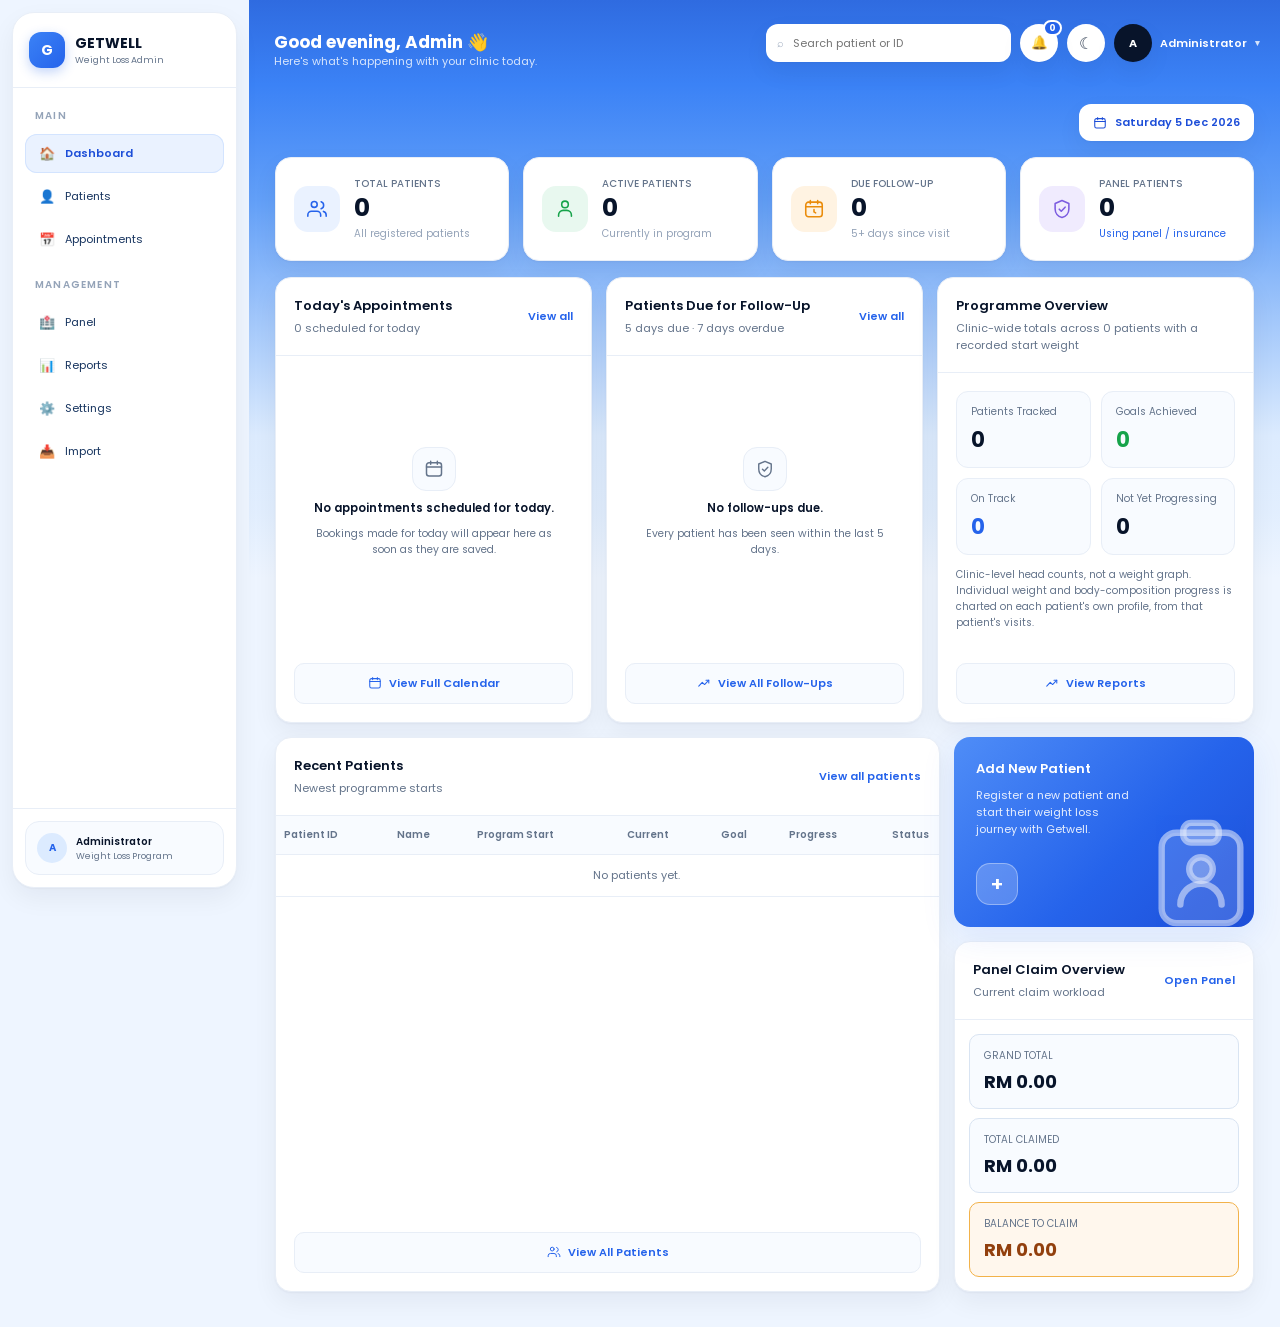
==== commit 97a6d217: "Add files via upload" ====
--- a/index.html
+++ b/index.html
@@ -1,4 +1,4 @@
-<!doctype html><html lang="en"><head><meta charset="utf-8"><meta name="viewport" content="width=device-width, initial-scale=1, viewport-fit=cover"><title>Dashboard | Getwell</title><link rel="stylesheet" href="styles.css?v=20260906-arboleaf-pdf-1"><script src="app.js?v=20260906-arboleaf-pdf-1"></script></head><body><div id="root"></div><script>
+<!doctype html><html lang="en"><head><meta charset="utf-8"><meta name="viewport" content="width=device-width, initial-scale=1, viewport-fit=cover"><title>Dashboard | Getwell</title><link rel="stylesheet" href="styles.css?v=20260909-modal-save-fix-1"><script src="app.js?v=20260909-modal-save-fix-1"></script></head><body><div id="root"></div><script>
 
 /* =========================================================
    GETWELL DASHBOARD
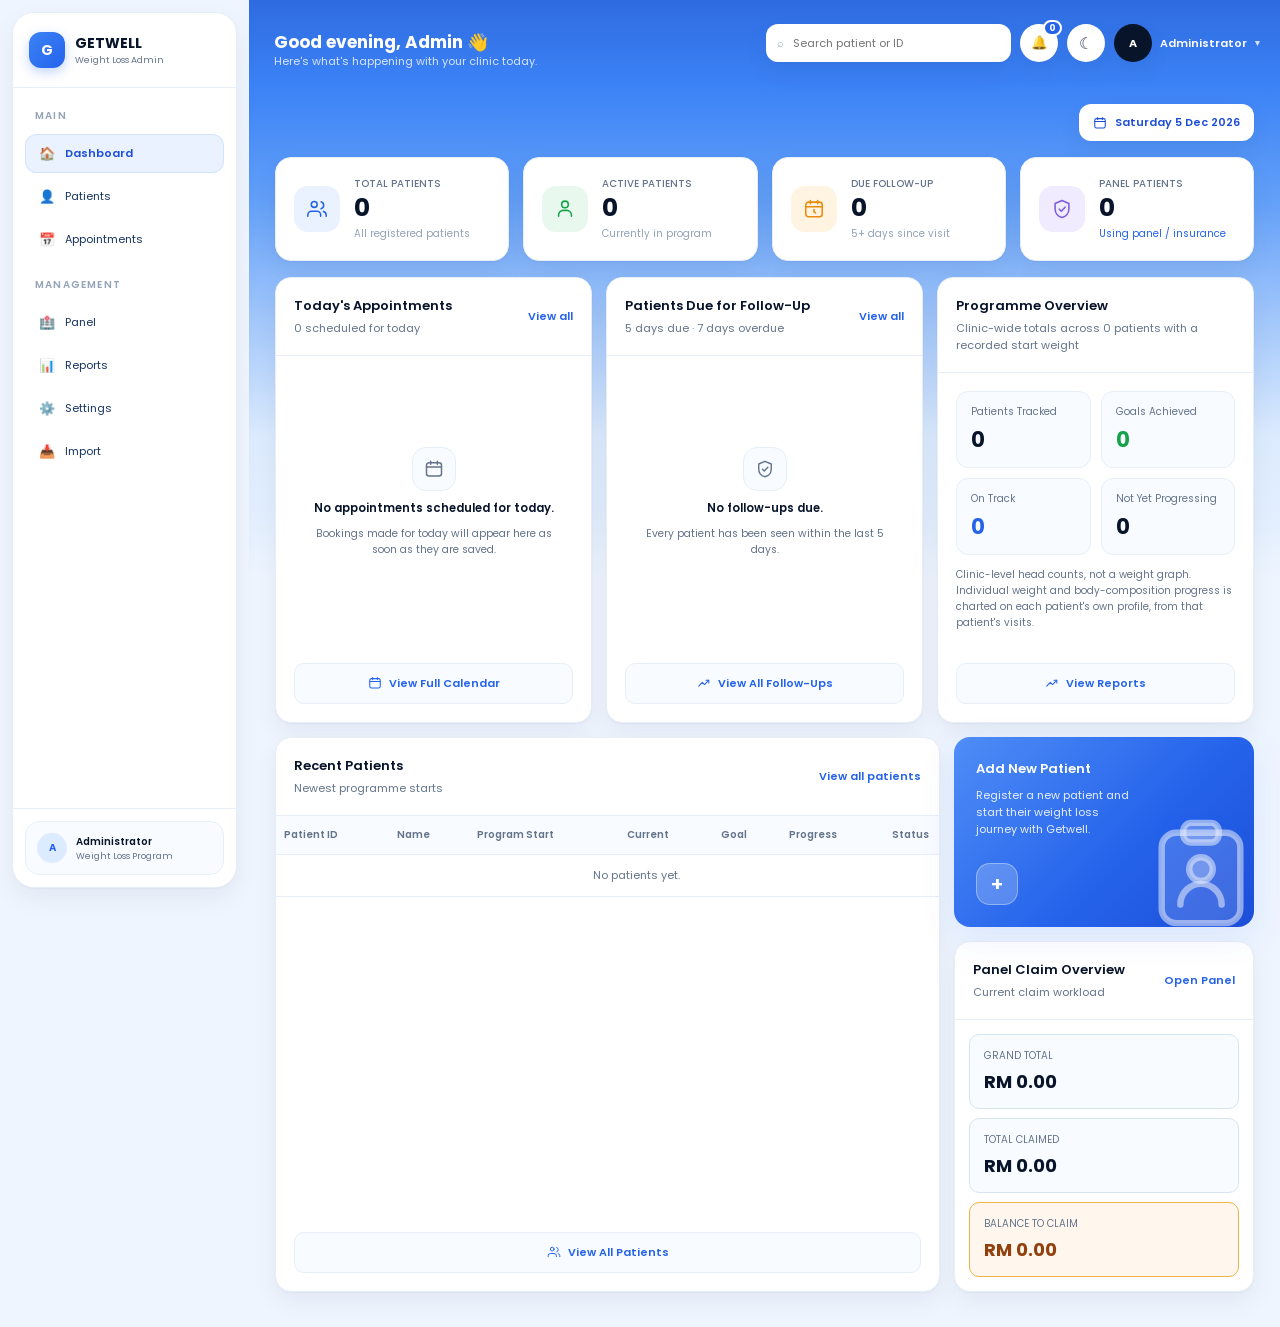
==== commit de1044de: "Add files via upload" ====
--- a/styles.css
+++ b/styles.css
@@ -3764,3 +3764,9 @@
 html[data-theme="dark"] .next-expected-edit:hover{background:#15365C;border-color:#2F65A0;color:#93C5FD}
 html[data-theme="dark"] .next-expected-flag.expected{color:#D1D9E4;background:#26344A;border-color:#3B4A61}
 html[data-theme="dark"] .next-expected-flag.confirmed{color:#86EFAC;background:#102A1A;border-color:#1F5133}
+
+/* 2026-09-16 — charge-row notes under a Recent Visits entry.
+   Inherits .row-sub (size, colour, dark mode); only adds wrapping. */
+.row-main{min-width:0}
+.visit-row-notes{white-space:normal;overflow-wrap:anywhere;word-break:normal}
+.visit-row-notes-label{font-weight:600}
